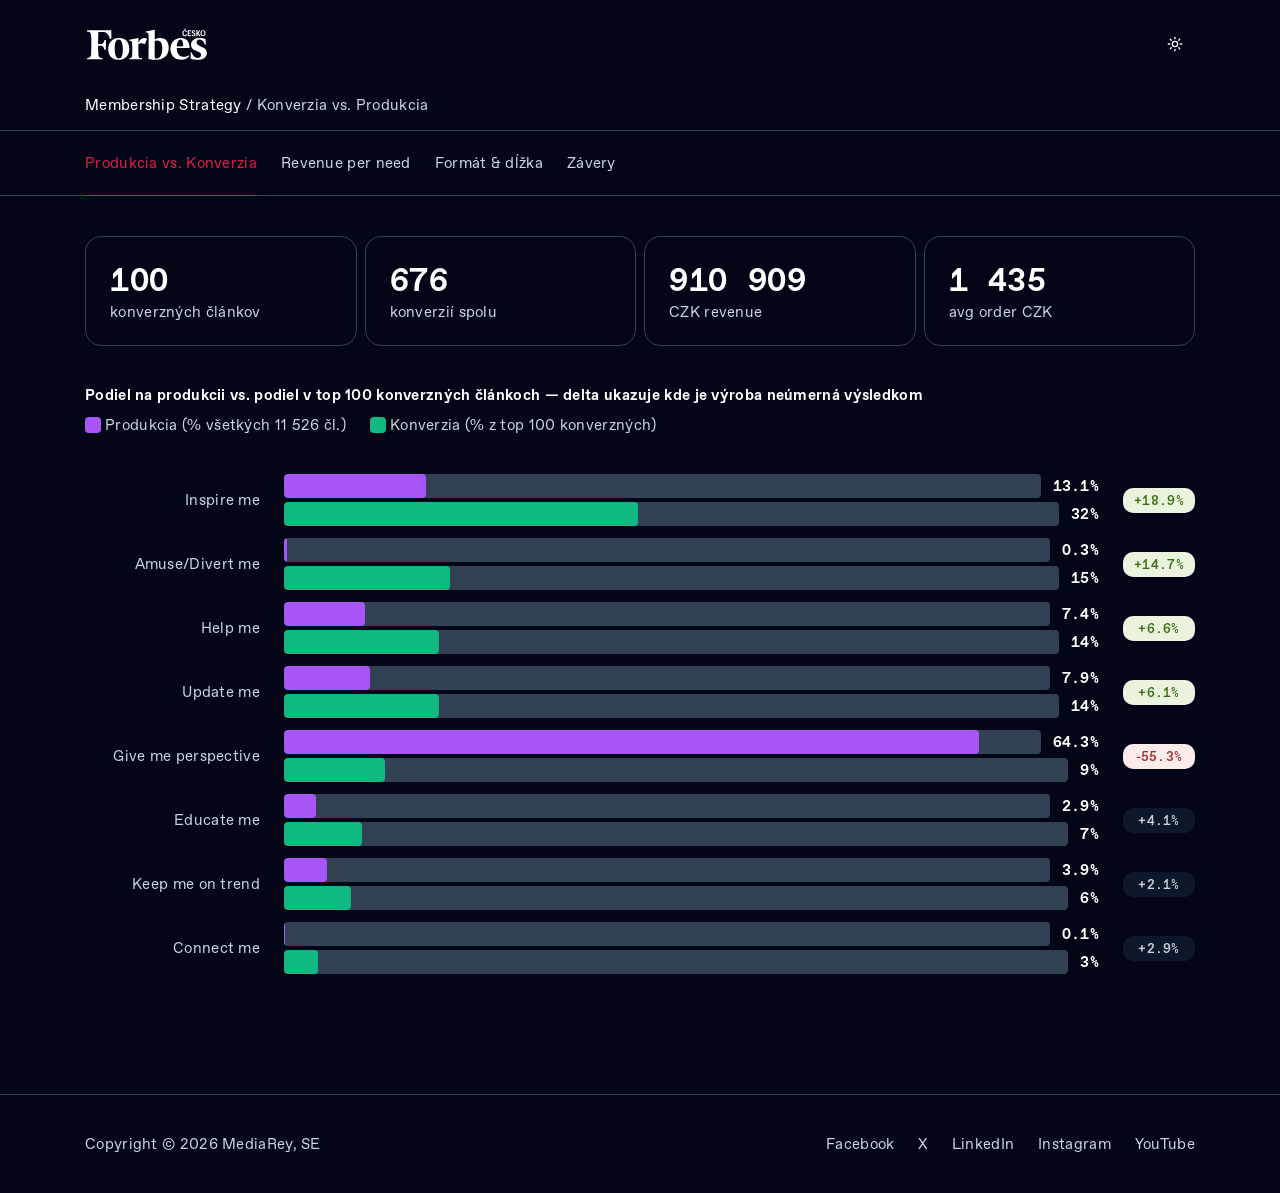
==== forbes_cz_conversion_vs_production.html @ 33308783 "Add hash-based tab navigation to user needs audit and conversion pages" ====
<!DOCTYPE html>
<html lang="sk" data-theme="dark">
<head>
<meta charset="UTF-8">
<meta name="viewport" content="width=device-width, initial-scale=1.0">
<meta name="description" content="Conversion vs. production analysis: comparing 11,526 Forbes.cz articles against top converting content by user need, format, and revenue.">
<link rel="preload" as="font" type="font/woff2" href="fonts/ForbesHighlander-Regular-Web.woff2" crossorigin>
<link rel="preload" as="font" type="font/woff2" href="fonts/FavoritPro-Book.woff2" crossorigin>
<link rel="preload" as="font" type="font/woff2" href="fonts/FavoritPro-Bold.woff2" crossorigin>
<link rel="stylesheet" href="fonts/favorit.css">
<title>Forbes.cz – Konverzia vs. Produkcia</title>
<script>(function(){var saved=localStorage.getItem('theme');document.documentElement.dataset.theme=saved||document.documentElement.dataset.theme||'dark';})();</script>
<style>
@font-face{font-family:'ForbesHighlander';src:url('fonts/ForbesHighlander-Bold-Web.woff2') format('woff2'),url('fonts/ForbesHighlander-Bold-Web.woff') format('woff');font-weight:700;font-style:normal;font-display:swap}
@font-face{font-family:'ForbesHighlander';src:url('fonts/ForbesHighlander-Regular-Web.woff2') format('woff2'),url('fonts/ForbesHighlander-Regular-Web.woff') format('woff');font-weight:400;font-style:normal;font-display:swap}
*{box-sizing:border-box;margin:0;padding:0}
:root{
  --font-sans:-apple-system,BlinkMacSystemFont,'Segoe UI',Helvetica,Arial,sans-serif;
  --color-background-primary:#ffffff;
  --color-background-secondary:#f5f4f0;
  --color-background-tertiary:#eeece6;
  --color-text-primary:#1a1a18;
  --color-text-secondary:#5a5a56;
  --color-text-tertiary:#8a8a84;
  --color-border-tertiary:rgba(0,0,0,0.12);
  --color-border-secondary:rgba(0,0,0,0.22);
  --color-border-primary:rgba(0,0,0,0.35);
  --border-radius-md:8px;
  --border-radius-lg:12px;
}
@media(prefers-color-scheme:dark){
  :root{
    --color-background-primary:#1e1e1c;
    --color-background-secondary:#2a2a28;
    --color-background-tertiary:#242422;
    --color-text-primary:#e8e6de;
    --color-text-secondary:#a0a098;
    --color-text-tertiary:#70706a;
    --color-border-tertiary:rgba(255,255,255,0.10);
    --color-border-secondary:rgba(255,255,255,0.18);
    --color-border-primary:rgba(255,255,255,0.28);
  }
}
body{font-family:var(--font-sans);background:var(--color-background-tertiary);color:var(--color-text-primary);min-height:100vh;font-kerning:normal;font-optical-sizing:auto}
.page-nav{position:fixed;top:0;left:0;right:0;z-index:100;background:var(--color-background-primary);border-bottom:0.5px solid var(--color-border-tertiary);padding:1rem 1.5rem 1.25rem}
.page-nav-inner{max-width:960px;margin:0 auto}
.page-nav-spacer{height:5.5rem}
.nav-title{display:flex;align-items:center;gap:6px;margin-bottom:4px}
.back-btn{display:inline-flex;align-items:center;justify-content:center;color:var(--color-text-tertiary);text-decoration:none;flex-shrink:0;transition:color 150ms cubic-bezier(0.25,1,0.5,1);padding:2px}
.back-btn:hover{color:#BE123C}
.back-btn:focus-visible{outline:2px solid #BE123C;outline-offset:2px;border-radius:2px}
.page-nav h1{font-size:28px;font-weight:400;font-family:'ForbesHighlander',Georgia,serif;text-wrap:balance}
.page-nav p{font-size:13px;color:var(--color-text-tertiary);padding-left:30px}
.wrap{max-width:960px;margin:0 auto;padding:2rem 1.5rem 5rem}
.tabs{display:flex;gap:8px;flex-wrap:wrap;margin-bottom:1.5rem}
.tab-btn{padding:5px 14px;min-height:36px;border-radius:20px;border:0.5px solid var(--color-border-secondary);background:var(--color-background-secondary);color:var(--color-text-secondary);font-size:12px;cursor:pointer;font-family:inherit;transition:all 150ms cubic-bezier(0.25,1,0.5,1)}
.tab-btn.active{background:var(--color-background-primary);color:var(--color-text-primary);border-color:#BE123C;font-weight:500}
.tab-btn:focus-visible{outline:2px solid #BE123C;outline-offset:2px}
.section{margin-bottom:2rem}
.section--major{margin-bottom:3rem}
.section-label{font-size:11px;font-weight:500;text-transform:uppercase;letter-spacing:.06em;color:var(--color-text-tertiary);margin-bottom:.75rem}
.stats-row{display:flex;gap:8px;margin-bottom:1.5rem;flex-wrap:wrap}
.stat-card{flex:1;min-width:90px;max-width:160px;background:var(--color-background-primary);border:0.5px solid var(--color-border-tertiary);border-radius:var(--border-radius-md);padding:8px 12px}
.stat-num{font-size:20px;font-weight:500;color:var(--color-text-primary);font-variant-numeric:tabular-nums}
.stat-lbl{font-size:10px;color:var(--color-text-tertiary);margin-top:2px}
.compare-row{display:flex;align-items:center;gap:8px;margin-bottom:10px}
.need-label{font-size:12px;color:var(--color-text-secondary);width:175px;flex-shrink:0;text-align:right}
.bars-pair{flex:1;display:flex;flex-direction:column;gap:3px}
.bar-pair-row{display:flex;align-items:center;gap:5px}
.bar-track{flex:1;height:17px;background:var(--color-background-secondary);border-radius:3px;overflow:hidden;position:relative}
.bar-fill{height:100%;border-radius:3px;transition:width 400ms cubic-bezier(0.25,1,0.5,1)}
.bar-val{font-size:10px;font-weight:500;white-space:nowrap;flex-shrink:0;min-width:30px;font-variant-numeric:tabular-nums}
.delta-badge{font-size:11px;font-weight:500;padding:2px 8px;border-radius:10px;width:62px;text-align:center;flex-shrink:0;font-variant-numeric:tabular-nums}
.delta-pos{background:#eaf3de;color:#3b6d11}
.delta-neg{background:#fcebeb;color:#a32d2d}
.delta-neu{background:var(--color-background-secondary);color:var(--color-text-secondary)}
.rev-row{display:flex;align-items:center;gap:8px;margin-bottom:8px}
.rev-label{font-size:12px;color:var(--color-text-secondary);width:175px;text-align:right;flex-shrink:0}
.rev-track{flex:1;height:22px;background:var(--color-background-secondary);border-radius:3px;overflow:hidden}
.rev-fill{height:100%;border-radius:3px}
.rev-val{font-size:11px;font-weight:500;white-space:nowrap;flex-shrink:0;min-width:72px;font-variant-numeric:tabular-nums}
.rev-extra{font-size:11px;color:var(--color-text-tertiary);width:110px;flex-shrink:0}
.insight{background:var(--color-background-secondary);border:0.5px solid var(--color-border-secondary);border-radius:var(--border-radius-md);padding:10px 14px;font-size:12px;color:var(--color-text-secondary);line-height:1.6;margin-bottom:8px}
.insight strong{color:var(--color-text-primary)}
.insight.critical{background:rgba(216,90,48,.06);border-color:rgba(216,90,48,.35)}
.insight.good{background:rgba(29,158,117,.06);border-color:rgba(29,158,117,.35)}
.insight.warning{background:rgba(186,117,23,.06);border-color:rgba(186,117,23,.35)}
.fmt-grid{display:grid;grid-template-columns:repeat(4,1fr);gap:8px}
@media(max-width:600px){.fmt-grid{grid-template-columns:repeat(2,1fr)}}
.fmt-card{background:var(--color-background-primary);border:0.5px solid var(--color-border-tertiary);border-radius:var(--border-radius-md);padding:10px 12px}
.fmt-name{font-size:11px;font-weight:500;color:var(--color-text-primary);margin-bottom:4px}
.fmt-n{font-size:22px;font-weight:500;font-variant-numeric:tabular-nums}
.fmt-needs{font-size:10px;color:var(--color-text-secondary);margin-top:6px;line-height:1.4}
.legend-row{display:flex;gap:16px;margin-bottom:1rem;flex-wrap:wrap}
.legend-item{display:flex;align-items:center;gap:5px;font-size:11px;color:var(--color-text-secondary)}
.leg-rect{width:28px;height:8px;border-radius:2px}
.note{font-size:11px;color:var(--color-text-tertiary);margin-top:.75rem;line-height:1.5;padding:8px 12px;background:var(--color-background-secondary);border-radius:var(--border-radius-md)}
[id^="tab-"]{transition:opacity 200ms cubic-bezier(0.25,1,0.5,1)}
@media(prefers-reduced-motion:reduce){
  *,*::before,*::after{transition-duration:.01ms!important;animation-duration:.01ms!important;animation-iteration-count:1!important}
}
@media(prefers-color-scheme:dark){
  .tab-btn.active{border-color:#FB7185}
  .tab-btn:focus-visible{outline-color:#FB7185}
  .back-btn:hover{color:#FB7185}
  .back-btn:focus-visible{outline-color:#FB7185}
}
</style>
<link rel="stylesheet" href="figma-design.css">
<link rel="stylesheet" href="motion.css">
</head>
<body>
<div class="page-nav">
  <div class="page-nav-inner">
    <div class="nav-title" aria-label="Forbes.cz">
      <a class="brand-logo" href="index.html" aria-label="Forbes Česko home"><img src="assets/forbes-cesko-logo.svg" alt="Forbes Česko"></a>
      <button class="theme-btn header-icon" type="button" aria-label="Switch theme">
        <svg class="icon-sun" width="16" height="16" viewBox="0 0 24 24" fill="none" stroke="currentColor" stroke-width="2" stroke-linecap="round" stroke-linejoin="round" aria-hidden="true"><circle cx="12" cy="12" r="4"/><path d="M12 2v2M12 20v2M4.93 4.93l1.41 1.41M17.66 17.66l1.41 1.41M2 12h2M20 12h2M6.34 17.66l-1.41 1.41M19.07 4.93l-1.41 1.41"/></svg>
        <svg class="icon-moon" width="16" height="16" viewBox="0 0 24 24" fill="none" stroke="currentColor" stroke-width="2" stroke-linecap="round" stroke-linejoin="round" aria-hidden="true"><path d="M21 12.79A9 9 0 1 1 11.21 3 7 7 0 0 0 21 12.79z"/></svg>
      </button>
    </div>
    <p class="breadcrumb"><a href="index.html">Membership Strategy</a> / Konverzia vs. Produkcia</p>
  </div>
</div>
<div class="page-nav-spacer"></div>
<div class="wrap">

<div class="tabs">
  <button class="tab-btn active" onclick="showTab('gap')">Produkcia vs. Konverzia</button>
  <button class="tab-btn" onclick="showTab('revenue')">Revenue per need</button>
  <button class="tab-btn" onclick="showTab('format')">Formát & dĺžka</button>
  <button class="tab-btn" onclick="showTab('insights')">Závery</button>
</div>

<!-- TAB: GAP -->
<div id="tab-gap">
<div class="stats-row">
  <div class="stat-card"><div class="stat-num">100</div><div class="stat-lbl">konverzných článkov</div></div>
  <div class="stat-card"><div class="stat-num">676</div><div class="stat-lbl">konverzií spolu</div></div>
  <div class="stat-card"><div class="stat-num">910 909</div><div class="stat-lbl">CZK revenue</div></div>
  <div class="stat-card"><div class="stat-num">1 435</div><div class="stat-lbl">avg order CZK</div></div>
</div>
<div class="section">
  <div class="section-label">Podiel na produkcii vs. podiel v top 100 konverzných článkoch — delta ukazuje kde je výroba neúmerná výsledkom</div>
  <div class="legend-row">
    <div class="legend-item"><div class="leg-rect" style="background:#a855f7"></div>Produkcia (% všetkých 11 526 čl.)</div>
    <div class="legend-item"><div class="leg-rect" style="background:#10b981"></div>Konverzia (% z top 100 konverzných)</div>
  </div>
  <div id="compare-bars"></div>
</div>
</div>

<!-- TAB: REVENUE -->
<div id="tab-revenue" style="display:none">
<div class="section">
  <div class="section-label">Celkový revenue per user need (top 100 konverzných článkov)</div>
  <div id="rev-bars"></div>
</div>
<div class="section">
  <div class="section-label">Revenue na článok — ktorá kategória prináša najviac na jeden článok</div>
  <div id="rev-per-article"></div>
</div>
</div>

<!-- TAB: FORMAT -->
<div id="tab-format" style="display:none">
<div class="section">
  <div class="section-label">Formáty v konverzných článkoch (n=100)</div>
  <div class="fmt-grid" id="fmt-cards"></div>
</div>
<div class="section" style="margin-top:1.5rem">
  <div class="section-label">Priemerná dĺžka článku per user need (slová)</div>
  <div id="wordcount-bars"></div>
</div>
<div class="note">Priemerný konverzný článok má 876 slov a 5 minút čítania. Teasery (&lt;300 slov) tvoria 40–60% konverzných článkov v každej kategórii — paywall hit pri teaser generuje vyšší záujem prejsť cez bránu.</div>
</div>

<!-- TAB: INSIGHTS -->
<div id="tab-insights" style="display:none">
<div class="section">
  <div class="section-label">Kľúčové zistenia z porovnania produkcia vs. konverzia</div>
  <div class="insight critical">
    <strong>Give me perspective: masívna overproduction, minimálna konverzia.</strong> Tvorí 64% celej produkcie ale len 9% konverzných článkov a 6% revenue. Na každý konverzný článok v tejto kategórii pripadá ~7× viac produkcie ako zodpovedá výkonu. Toto je najväčší štrukturálny problém obsahu.
  </div>
  <div class="insight good">
    <strong>Inspire me je motor konverzií.</strong> 13% produkcie → 32% konverzných článkov → 36% revenue. Revenue per článok: 10 195 CZK — najvyšší zo všetkých kategórií. Profily podnikateľov a príbehy "od nuly" sú jasný subscription driver. Redakcia by mala zvýšiť produkciu aspoň 2×.
  </div>
  <div class="insight critical">
    <strong>Help me je systematicky podreprezentovaný pri vysokom konverznom potenciáli.</strong> 7.4% produkcie → 14% konverzných článkov → 14.4% revenue. Konverzný potenciál je takmer 2× vyšší ako produkčný podiel. Revenue per článok (9 360 CZK) porovnateľný s Inspire me. Praktické návody — financie, kariéra, podnikanie — jednoznačne konvertujú.
  </div>
  <div class="insight warning">
    <strong>Amuse/Divert me — prekvapivý konvertor.</strong> Len 0.3% produkcie ale 15% konverzných článkov a 13.7% revenue. Najvyšší avg order: 1 659 CZK. Signál že ľahší entertaining obsah s premium gatingom konvertuje inak ako predpokladáme. Treba overiť na väčšej vzorke.
  </div>
  <div class="insight good">
    <strong>Formát: Feature/Reportáž (30) a Profil (16) dominujú — nie krátke správy.</strong> Teasery (&lt;300 slov) konvertujú prekvapivo dobre — 40–60% konverzných článkov v každej kategórii. Paywall hit pri teaser = vyšší záujem prejsť cez bránu.
  </div>
  <div class="insight warning">
    <strong>Connect me: extrémne revenue per článok (24 421 CZK) — ale len 3 články.</strong> Forbes 30 pod 30 a eventy generujú obrovský revenue na článok. Nie sú škálovateľné, ale konverzná hodnota je neporovnateľná. Každý takýto obsah musí byť za paywallom.
  </div>
  <div class="insight">
    <strong>Update me konvertuje lepšie ako čakáme (14% konv. čl., 10.4% revenue).</strong> Breaking news má konverzný potenciál — ale priemerný order je nižší (1 531 CZK) a revenue per článok najnižší (6 780 CZK). Funguje ako vstupný bod, nie retention driver.
  </div>
</div>
</div>

</div>

<footer class="dashboard-footer">
  <span>Copyright &copy; 2026 MediaRey, SE</span>
  <nav aria-label="Social links">
    <a href="#">Facebook</a>
    <a href="#">X</a>
    <a href="#">LinkedIn</a>
    <a href="#">Instagram</a>
    <a href="#">YouTube</a>
  </nav>
</footer>

<script>
const needs=[
  {label:'Inspire me',         prod:13.1,conv:32.0,color:'#10b981'},
  {label:'Amuse/Divert me',    prod:0.3, conv:15.0,color:'#f59e0b'},
  {label:'Help me',            prod:7.4, conv:14.0,color:'#f43f5e'},
  {label:'Update me',          prod:7.9, conv:14.0,color:'#3b82f6'},
  {label:'Give me perspective',prod:64.3,conv:9.0, color:'#a855f7'},
  {label:'Educate me',         prod:2.9, conv:7.0, color:'#ec4899'},
  {label:'Keep me on trend',   prod:3.9, conv:6.0, color:'#64748b'},
  {label:'Connect me',         prod:0.1, conv:3.0, color:'#14b8a6'},
];
const revData=[
  {label:'Inspire me',         total:326260,per:10195,conv:8.0, color:'#10b981'},
  {label:'Help me',            total:131041,per:9360, conv:8.0, color:'#f43f5e'},
  {label:'Amuse/Divert me',    total:125011,per:8334, conv:6.0, color:'#f59e0b'},
  {label:'Update me',          total:94922, per:6780, conv:5.0, color:'#3b82f6'},
  {label:'Connect me',         total:73265, per:24421,conv:13.0,color:'#14b8a6'},
  {label:'Educate me',         total:64006, per:9143, conv:7.0, color:'#ec4899'},
  {label:'Give me perspective',total:55148, per:6127, conv:5.0, color:'#a855f7'},
  {label:'Keep me on trend',   total:41254, per:6875, conv:4.0, color:'#64748b'},
];
const fmtData=[
  {name:'Feature/Reportáž',n:30,needs:'Inspire me, Help me, Amuse',color:'#10b981'},
  {name:'Rozhovor',         n:19,needs:'Inspire me, Give me perspective',color:'#a855f7'},
  {name:'Profil',           n:16,needs:'Inspire me (100%)',color:'#10b981'},
  {name:'How-to/Návod',     n:12,needs:'Help me, Educate me, Amuse',color:'#f43f5e'},
  {name:'Správa/Novinka',   n:9, needs:'Update me (100%)',color:'#3b82f6'},
  {name:'Zoznam/List',      n:6, needs:'Rôzne',color:'#64748b'},
  {name:'Investigácia',     n:4, needs:'Give me perspective',color:'#a855f7'},
  {name:'Event/Výber',      n:4, needs:'Connect me, Amuse',color:'#14b8a6'},
];
const wcData=[
  {label:'Connect me',         words:2598,color:'#14b8a6'},
  {label:'Give me perspective',words:1127,color:'#a855f7'},
  {label:'Educate me',         words:1055,color:'#ec4899'},
  {label:'Amuse/Divert me',    words:994, color:'#f59e0b'},
  {label:'Inspire me',         words:950, color:'#10b981'},
  {label:'Keep me on trend',   words:881, color:'#64748b'},
  {label:'Help me',            words:688, color:'#f43f5e'},
  {label:'Update me',          words:674, color:'#3b82f6'},
];

// Compare bars
const cb=document.getElementById('compare-bars');
needs.forEach(n=>{
  const delta=n.conv-n.prod;
  const dSign=delta>0?'+':'';
  const dCls=delta>5?'delta-pos':delta<-5?'delta-neg':'delta-neu';
  const maxScale=70;
  cb.innerHTML+=`<div class="compare-row">
    <div class="need-label">${n.label}</div>
    <div class="bars-pair">
      <div class="bar-pair-row">
        <div class="bar-track"><div class="bar-fill" style="width:${Math.min(n.prod,maxScale)/maxScale*100}%;background:#a855f7"></div></div>
        <span class="bar-val" style="color:#a855f7">${n.prod}%</span>
      </div>
      <div class="bar-pair-row">
        <div class="bar-track"><div class="bar-fill" style="width:${Math.min(n.conv,maxScale)/maxScale*100}%;background:#10b981"></div></div>
        <span class="bar-val" style="color:#10b981">${n.conv}%</span>
      </div>
    </div>
    <div class="delta-badge ${dCls}">${dSign}${delta.toFixed(1)}%</div>
  </div>`;
});

// Revenue total
const maxRev=326260;
const rb=document.getElementById('rev-bars');
[...revData].sort((a,b)=>b.total-a.total).forEach(n=>{
  rb.innerHTML+=`<div class="rev-row">
    <div class="rev-label">${n.label}</div>
    <div class="rev-track"><div class="rev-fill" style="width:${n.total/maxRev*100}%;background:${n.color}"></div></div>
    <span class="rev-val" style="color:${n.color}">${(n.total/1000).toFixed(0)}k CZK</span>
    <div class="rev-extra">${n.per.toLocaleString()} CZK/čl.</div>
  </div>`;
});

// Revenue per article
const maxPer=24421;
const rpa=document.getElementById('rev-per-article');
[...revData].sort((a,b)=>b.per-a.per).forEach(n=>{
  rpa.innerHTML+=`<div class="rev-row">
    <div class="rev-label">${n.label}</div>
    <div class="rev-track"><div class="rev-fill" style="width:${n.per/maxPer*100}%;background:${n.color}"></div></div>
    <span class="rev-val" style="color:${n.color}">${n.per.toLocaleString()} CZK</span>
    <div class="rev-extra">${n.conv} konv./čl.</div>
  </div>`;
});

// Format cards
const fc=document.getElementById('fmt-cards');
fmtData.forEach(f=>{
  fc.innerHTML+=`<div class="fmt-card">
    <div class="fmt-name">${f.name}</div>
    <div class="fmt-n" style="color:${f.color}">${f.n}</div>
    <div style="font-size:10px;color:var(--color-text-tertiary);margin-top:2px">článkov</div>
    <div class="fmt-needs">${f.needs}</div>
  </div>`;
});

// Wordcount
const maxWc=2598;
const wcEl=document.getElementById('wordcount-bars');
wcData.forEach(n=>{
  wcEl.innerHTML+=`<div class="rev-row">
    <div class="rev-label">${n.label}</div>
    <div class="rev-track"><div class="rev-fill" style="width:${n.words/maxWc*100}%;background:${n.color}"></div></div>
    <span class="rev-val" style="color:${n.color}">${n.words.toLocaleString()} slov</span>
    <div class="rev-extra"></div>
  </div>`;
});

var _curTab=null;
function showTab(t,skipHash){
  var ids=['gap','revenue','format','insights'];
  if(!ids.includes(t))t='gap';
  if(_curTab===t)return;
  if(!skipHash)history.replaceState(null,'','#'+t);
  if(window.switchDashboardTab){
    _curTab=window.switchDashboardTab({current:_curTab,next:t,ids:ids});
    return;
  }
  var noAnim=window.matchMedia('(prefers-reduced-motion:reduce)').matches;
  if(noAnim){
    ids.forEach(function(id){document.getElementById('tab-'+id).style.display=id===t?'block':'none';});
    _curTab=t;
  }else{
    var out=document.getElementById('tab-'+_curTab);
    var inEl=document.getElementById('tab-'+t);
    out.style.opacity='0';
    setTimeout(function(){
      out.style.display='none';
      out.style.opacity='';
      inEl.style.opacity='0';
      inEl.style.display='block';
      requestAnimationFrame(function(){requestAnimationFrame(function(){inEl.style.opacity='1';});});
      _curTab=t;
    },150);
  }
  document.querySelectorAll('.tab-btn').forEach(function(b,i){b.classList.toggle('active',ids[i]===t);});
}
(function(){
  var ids=['gap','revenue','format','insights'];
  var hash=location.hash.replace('#','');
  showTab(ids.includes(hash)?hash:'gap',true);
  window.addEventListener('hashchange',function(){
    var h=location.hash.replace('#','');
    showTab(ids.includes(h)?h:'gap',true);
  });
})();
</script>
<script>
(function(){
  var nav=document.querySelector('.page-nav');
  var spacer=document.querySelector('.page-nav-spacer');
  function sync(){spacer.style.height=nav.offsetHeight+'px';}
  sync();
  window.addEventListener('resize',sync);
  document.fonts.ready.then(sync);
})();
</script>
<script src="theme.js"></script>
</body>
</html>
---- fonts/favorit.css ----
@font-face{font-family:'Favorit Pro';src:url('FavoritPro-Book.woff2') format('woff2');font-weight:400;font-style:normal;font-display:swap}
@font-face{font-family:'Favorit Pro';src:url('FavoritPro-Regular.woff2') format('woff2');font-weight:450;font-style:normal;font-display:swap}
@font-face{font-family:'Favorit Pro';src:url('FavoritPro-Medium.woff2') format('woff2');font-weight:500;font-style:normal;font-display:swap}
@font-face{font-family:'Favorit Pro';src:url('FavoritPro-Bold.woff2') format('woff2');font-weight:700;font-style:normal;font-display:swap}
---- figma-design.css ----
@font-face{font-family:'ForbesHighlander';src:url('fonts/ForbesHighlander-Regular-Web.woff2') format('woff2'),url('fonts/ForbesHighlander-Regular-Web.woff') format('woff');font-weight:400;font-style:normal;font-display:swap}
@font-face{font-family:'Favorit Pro';src:url('fonts/FavoritPro-Book.woff2') format('woff2');font-weight:400;font-style:normal;font-display:swap}
@font-face{font-family:'Favorit Pro';src:url('fonts/FavoritPro-Regular.woff2') format('woff2');font-weight:450;font-style:normal;font-display:swap}
@font-face{font-family:'Favorit Pro';src:url('fonts/FavoritPro-Medium.woff2') format('woff2');font-weight:500;font-style:normal;font-display:swap}
@font-face{font-family:'Favorit Pro';src:url('fonts/FavoritPro-Bold.woff2') format('woff2');font-weight:700;font-style:normal;font-display:swap}

:root{
  --figma-bg:#020617;
  --figma-surface:#020617;
  --figma-text:#ffffff;
  --figma-muted:#cbd5e1;
  --figma-border:#334155;
  --figma-rose:#e11d48;
  --figma-track:#334155;
  --figma-sans:'Favorit Pro',-apple-system,BlinkMacSystemFont,'Segoe UI',Helvetica,Arial,sans-serif;
  --figma-serif:'ForbesHighlander','Forbes Highlander Web',Georgia,serif;
}
[data-theme="light"]{
  --figma-bg:#ffffff;
  --figma-surface:#ffffff;
  --figma-text:#020617;
  --figma-muted:#475569;
  --figma-border:#e2e8f0;
  --figma-track:#e2e8f0;
  --color-background-primary:#ffffff;
  --color-background-secondary:#f8fafc;
  --color-background-tertiary:#ffffff;
  --color-text-primary:#020617;
  --color-text-secondary:#475569;
  --color-text-tertiary:#64748b;
  --color-border-tertiary:#e2e8f0;
  --color-border-secondary:#cbd5e1;
  --bg1:#ffffff;
  --bg2:#f8fafc;
  --bg3:#ffffff;
  --t1:#020617;
  --t2:#475569;
  --t3:#64748b;
  --b1:#e2e8f0;
  --b2:#cbd5e1;
}
[data-theme="dark"]{
  --figma-bg:#020617;
  --figma-surface:#020617;
  --figma-text:#ffffff;
  --figma-muted:#cbd5e1;
  --figma-border:#334155;
  --figma-track:#334155;
  --color-background-primary:#020617;
  --color-background-secondary:#0f172a;
  --color-background-tertiary:#020617;
  --color-text-primary:#ffffff;
  --color-text-secondary:#cbd5e1;
  --color-text-tertiary:#94a3b8;
  --color-border-tertiary:#334155;
  --color-border-secondary:#475569;
  --bg1:#020617;
  --bg2:#0f172a;
  --bg3:#020617;
  --t1:#ffffff;
  --t2:#cbd5e1;
  --t3:#94a3b8;
  --b1:#334155;
  --b2:#475569;
}

html{background:#1f1f1f}
body{
  background:var(--figma-bg)!important;
  color:var(--figma-text)!important;
  font-family:var(--figma-sans)!important;
  font-size:15px!important;
  line-height:1.2!important;
  letter-spacing:.3px;
  min-height:100vh;
  display:flex;
  flex-direction:column;
  -webkit-font-smoothing:antialiased;
}
.wrap,.main{flex:1 0 auto}
.dashboard-footer{flex-shrink:0}

.page-nav,.header{
  position:static!important;
  inset:auto!important;
  z-index:auto!important;
  background:var(--figma-bg)!important;
  border-bottom:1px solid var(--figma-border)!important;
  padding:0!important;
}
.page-nav-inner,.header-inner{
  width:100%;
  max-width:1200px!important;
  margin:0 auto!important;
  padding:24px 45px 16px!important;
}
.nav-title{
  min-height:40px;
  display:flex!important;
  align-items:center!important;
  justify-content:space-between!important;
  gap:24px!important;
  margin:0 0 32px!important;
}
.brand-logo{
  color:var(--figma-text);
  display:inline-flex;
  align-items:center;
  width:123px;
  height:32px;
  text-decoration:none;
}
.brand-logo img{
  display:block;
  width:123px;
  height:32px;
  object-fit:contain;
}
[data-theme="light"] .brand-logo img{filter:none}
[data-theme="dark"] .brand-logo img{filter:brightness(0) invert(1)}
.wordmark{
  display:block;
  font-family:Georgia,serif;
  font-weight:700;
  font-size:34px;
  line-height:32px;
  letter-spacing:-2px;
  color:var(--figma-text);
}
.header-icon,.theme-btn{
  display:inline-flex;
  align-items:center;
  justify-content:center;
  width:40px!important;
  height:40px!important;
  padding:0!important;
  color:var(--figma-text)!important;
  border-radius:8px!important;
  border:0;
  background:transparent;
  cursor:pointer;
}
.header-icon svg,.theme-btn svg{
  width:16px;
  height:16px;
  stroke-width:2;
}
.header-icon:hover,.theme-btn:hover{background:rgba(148,163,184,.12)!important;color:var(--figma-text)!important}
.icon-moon{display:none}
[data-theme="light"] .icon-moon{display:block}
[data-theme="light"] .icon-sun{display:none}
[data-theme="dark"] .icon-moon{display:none}
[data-theme="dark"] .icon-sun{display:block}
.breadcrumb a{
  color:var(--figma-text);
  text-decoration:none;
}
.breadcrumb a:hover{text-decoration:underline}
.page-nav h1,.header h1{
  font-family:var(--figma-sans)!important;
  font-size:15px!important;
  font-weight:400!important;
  line-height:1.2!important;
  color:var(--figma-muted)!important;
  order:2;
  margin-right:auto;
}
.page-nav p,.header p{
  padding-left:0!important;
  margin:0!important;
  font-size:15px!important;
  line-height:1.2!important;
  color:var(--figma-muted)!important;
}
.page-nav-spacer,.header-spacer{display:none!important;height:0!important}

.wrap,.main{
  width:100%!important;
  max-width:1200px!important;
  margin:0 auto!important;
  padding:0 45px 80px!important;
}
.tabs{
  position:sticky;
  top:0;
  z-index:10;
  display:flex!important;
  gap:24px!important;
  flex-wrap:nowrap!important;
  min-height:64px;
  align-items:center;
  width:100vw;
  margin:0 calc(50% - 50vw) 40px!important;
  padding:0 max(45px,calc((100vw - 1110px)/2))!important;
  background:var(--figma-bg)!important;
  border-bottom:1px solid var(--figma-border)!important;
  --tab-indicator-x:0px;
  --tab-indicator-w:0px;
}
.tabs::after{
  content:'';
  position:absolute;
  left:0;
  bottom:-1px;
  width:var(--tab-indicator-w);
  height:1px;
  background:var(--figma-rose);
  transform:translateX(var(--tab-indicator-x));
  transition:transform 180ms cubic-bezier(.2,.8,.2,1),width 180ms cubic-bezier(.2,.8,.2,1);
  pointer-events:none;
}
.tab-btn{
  position:relative;
  height:64px!important;
  min-height:64px!important;
  padding:0!important;
  border:0!important;
  border-radius:0!important;
  background:transparent!important;
  color:var(--figma-muted)!important;
  font-family:var(--figma-sans)!important;
  font-size:15px!important;
  font-weight:400!important;
  line-height:1.2!important;
  letter-spacing:.3px;
}
.tab-btn::after{
  display:none;
}
.tab-btn.active{
  color:var(--figma-rose)!important;
  font-weight:400!important;
}
.tab-btn:hover{color:var(--figma-text)!important}
.tab-btn:focus-visible{outline:2px solid var(--figma-rose)!important;outline-offset:-8px!important}

.stats-row{
  display:grid!important;
  grid-template-columns:repeat(4,minmax(0,1fr))!important;
  gap:8px!important;
  margin:0 0 40px!important;
}
.stat-card,.stat,.fmt-card,.need-card,.funnel-card,.insight,.note{
  background:var(--figma-surface)!important;
  border:1px solid var(--figma-border)!important;
  border-radius:16px!important;
  box-shadow:none!important;
}
.stat-card,.stat{
  max-width:none!important;
  min-width:0!important;
  padding:24px!important;
}
.stat-num,.fmt-n,.funnel-rev{
  color:var(--figma-text)!important;
  font-family:var(--figma-sans)!important;
  font-size:32px!important;
  font-weight:700!important;
  line-height:1.2!important;
  letter-spacing:.64px!important;
  font-variant-numeric:tabular-nums;
}
.stat-lbl{
  margin-top:4px!important;
  color:var(--figma-muted)!important;
  font-size:15px!important;
  line-height:1.2!important;
}
.section{margin-bottom:40px!important}
.section+.section{padding-top:40px;border-top:1px solid var(--figma-border)}
.section-label,.section-lbl{
  margin-bottom:12px!important;
  color:var(--figma-text)!important;
  font-size:15px!important;
  font-weight:700!important;
  line-height:1.2!important;
  letter-spacing:.3px!important;
  text-transform:none!important;
}
.legend-row{
  gap:24px!important;
  margin:0 0 40px!important;
}
.legend-item{
  gap:4px!important;
  color:var(--figma-muted)!important;
  font-size:15px!important;
  line-height:1.2!important;
}
.leg-dot{
  width:16px!important;
  height:16px!important;
  border-radius:4px!important;
}
.leg-rect{
  width:16px!important;
  height:16px!important;
  border-radius:4px!important;
}

.bar-row,.rev-row{
  display:grid!important;
  grid-template-columns:145px minmax(120px,1fr) 64px 96px!important;
  gap:24px!important;
  align-items:center!important;
  margin-bottom:8px!important;
}
.compare-row{
  display:grid!important;
  grid-template-columns:175px minmax(120px,1fr) 72px!important;
  gap:24px!important;
  align-items:center!important;
  margin-bottom:12px!important;
}
.bar-label,.rev-label,.need-label{
  width:auto!important;
  color:var(--figma-muted)!important;
  font-size:15px!important;
  text-align:right!important;
}
.bar-track,.rev-track{
  height:24px!important;
  background:var(--figma-track)!important;
  border-radius:4px!important;
}
.bar-fill,.rev-fill{border-radius:4px!important}
.bar-val,.rev-val{
  min-width:0!important;
  width:auto!important;
  color:var(--figma-text)!important;
  font-size:15px!important;
  font-weight:700!important;
  text-align:right;
}
.bar-extra,.rev-extra{
  width:auto!important;
  color:var(--figma-muted)!important;
  font-size:15px!important;
  text-align:right;
  white-space:nowrap;
}
.bars-pair{gap:4px!important}
.bar-pair-row{gap:12px!important}
.delta-badge{
  width:auto!important;
  border-radius:10px!important;
  font-size:13px!important;
  padding:5px 8px!important;
}
.grid-2{grid-template-columns:1fr!important;gap:40px!important}
.insight,.note{
  padding:16px 18px!important;
  color:var(--figma-muted)!important;
  font-size:15px!important;
  line-height:1.45!important;
  margin-bottom:12px!important;
}
.insight strong{color:var(--figma-text)!important}
.decile-table,.matrix-tbl,table{font-size:13px!important}
th{
  color:#94a3b8!important;
  border-color:var(--figma-border)!important;
  background:transparent!important;
}
td{
  color:var(--figma-muted)!important;
  border-color:var(--figma-border)!important;
}
tr:hover td{background:rgba(255,255,255,.04)!important}
.title-link,.rank,.rev-cell,.conv-cell,.need-name,.funnel-need,.fmt-name{color:var(--figma-text)!important}
.need-card.selected{border-color:var(--figma-text)!important}
.need-pitch{border-color:var(--figma-border)!important;color:var(--figma-muted)!important}
.filter-row span,.meta,.fmt-needs,.need-sections,.funnel-strategy{color:var(--figma-muted)!important}
.f-btn{
  border-color:var(--figma-border)!important;
  color:var(--figma-muted)!important;
  background:transparent!important;
}
.f-btn.on{background:#fff!important;color:#020617!important;border-color:#fff!important}

.top100-page .main{
  padding-bottom:120px!important;
}
.top100-page .stats-row{
  grid-template-columns:repeat(5,minmax(0,1fr))!important;
  gap:8px!important;
  margin-bottom:40px!important;
}
.top100-page .stat{
  padding:24px!important;
  min-height:110px;
}
.top100-page .stat-num{
  font-size:32px!important;
  letter-spacing:.28px!important;
  white-space:nowrap;
}
.top100-page .stat-lbl{
  font-size:15px!important;
  color:var(--figma-muted)!important;
}
.top100-page .needs-grid{
  grid-template-columns:repeat(2,minmax(0,1fr))!important;
  gap:12px!important;
  margin-bottom:0!important;
}
.top100-page .need-card,
.top100-page .funnel-card{
  position:relative;
  padding:18px!important;
  min-height:0;
  overflow:hidden;
}
.top100-page .need-card{
  cursor:pointer;
}
.top100-page .need-card::before,
.top100-page .funnel-card::before{
  content:'';
  position:absolute;
  inset:0;
  background:linear-gradient(180deg,rgba(148,163,184,.08),rgba(148,163,184,0));
  opacity:0;
  transition:opacity 150ms cubic-bezier(.2,.8,.2,1);
  pointer-events:none;
}
.top100-page .need-card:hover::before,
.top100-page .funnel-card:hover::before,
.top100-page .need-card.selected::before{opacity:1}
.top100-page .need-card:hover{
  border-color:var(--figma-muted)!important;
}
.top100-page .need-card.selected{
  border-color:var(--figma-rose)!important;
}
.top100-page .need-card-header{
  gap:10px!important;
  margin-bottom:14px!important;
}
.need-marker{
  display:inline-block;
  width:10px;
  height:10px;
  border-radius:2px;
  flex:0 0 auto;
}
.top100-page .need-name,
.top100-page .funnel-need{
  font-size:15px!important;
  font-weight:700!important;
  letter-spacing:.1px;
}
.top100-page .need-tier,
.top100-page .funnel-tier{
  border:1px solid rgba(2,6,23,.08);
  border-radius:999px!important;
  padding:3px 8px!important;
  font-size:10px!important;
  line-height:1.1;
  white-space:nowrap;
}
.top100-page .need-stats{
  display:grid!important;
  grid-template-columns:repeat(4,minmax(0,1fr));
  gap:10px!important;
}
.top100-page .need-stat{
  color:var(--figma-muted)!important;
  font-size:11px!important;
  line-height:1.2!important;
}
.top100-page .need-stat strong{
  color:var(--figma-text)!important;
  font-size:16px!important;
  font-weight:700!important;
  line-height:1.1!important;
}
.top100-page .need-bar{
  height:3px!important;
  margin-top:16px!important;
  background:var(--figma-track)!important;
}
.top100-page .need-pitch{
  margin-top:12px!important;
  padding-top:12px!important;
  font-size:12px!important;
  line-height:1.45!important;
}
.top100-page .need-sections{
  margin-top:8px!important;
  font-size:11px!important;
  line-height:1.35!important;
}
.top100-page .filter-row{
  gap:8px!important;
  margin-bottom:12px!important;
}
.top100-page .filter-row span{
  width:58px;
  font-size:12px!important;
  line-height:28px;
}
.top100-page .f-btn{
  min-height:28px;
  border-radius:999px!important;
  padding:5px 10px!important;
  font-size:12px!important;
}
.top100-page .f-btn:hover{
  color:var(--figma-text)!important;
  border-color:var(--figma-muted)!important;
}
[data-theme="light"] .top100-page .f-btn.on{
  background:#020617!important;
  color:#ffffff!important;
  border-color:#020617!important;
}
[data-theme="dark"] .top100-page .f-btn.on{
  background:#ffffff!important;
  color:#020617!important;
  border-color:#ffffff!important;
}
.top100-page #tbl-count{
  color:var(--figma-muted)!important;
  font-size:13px!important;
  margin:8px 0 12px!important;
}
.top100-page .tbl-wrap,
.top100-page .matrix-wrap{
  border:1px solid var(--figma-border);
  border-radius:16px;
  overflow:auto;
}
.top100-page table{
  min-width:1040px;
}
.top100-page th{
  position:sticky;
  top:0;
  z-index:1;
  padding:12px 12px!important;
  background:var(--figma-bg)!important;
  font-size:11px!important;
  text-transform:uppercase;
  letter-spacing:.06em;
}
.top100-page td{
  padding:12px!important;
  font-size:13px!important;
}
.top100-page .title-cell{
  max-width:360px!important;
}
.top100-page .title-link{
  font-size:14px!important;
  line-height:1.35!important;
}
.top100-page .meta{
  margin-top:4px!important;
  font-size:11px!important;
}
.top100-page .need-pill,
.top100-page .badge{
  border-radius:999px!important;
  padding:4px 8px!important;
  font-size:11px!important;
  line-height:1!important;
}
.top100-page .rev-cell{
  min-width:126px;
}
.top100-page .mini-bar{
  height:3px!important;
  margin-top:7px!important;
  background:var(--figma-track)!important;
}
.top100-page .matrix-tbl{
  min-width:980px;
}
.top100-page .matrix-tbl th,
.top100-page .matrix-tbl td{
  padding:11px 10px!important;
}
.top100-page .matrix-tbl th{
  white-space:nowrap;
  text-align:center!important;
  position:static!important;
}
.top100-page .matrix-tbl tr:first-child th,
.top100-page .matrix-tbl tr:first-child td{border-top:none!important}
.top100-page .matrix-tbl tr:last-child th,
.top100-page .matrix-tbl tr:last-child td{border-bottom:none!important}
.top100-page .matrix-tbl th:first-child,
.top100-page .matrix-tbl td:first-child{border-left:none!important}
.top100-page .matrix-tbl th:last-child,
.top100-page .matrix-tbl td:last-child{border-right:none!important}
.top100-page .matrix-tbl .row-header{
  display:flex;
  align-items:center;
  gap:8px;
  min-width:190px;
  border:none!important;
}
.top100-page .cell-val{
  width:34px!important;
  height:28px!important;
  border-radius:4px!important;
}
.top100-page .funnel-grid{
  grid-template-columns:repeat(2,minmax(0,1fr))!important;
  gap:12px!important;
}
.top100-page .funnel-need{
  display:flex;
  align-items:center;
  gap:8px;
  margin-bottom:10px!important;
}
.top100-page .funnel-rev{
  margin:12px 0 8px!important;
  font-size:28px!important;
}
.top100-page .funnel-strategy{
  font-size:13px!important;
  line-height:1.45!important;
}

.dashboard-footer{
  width:100%;
  max-width:none;
  margin:0 auto;
  padding:40px max(45px,calc((100vw - 1110px)/2));
  border-top:1px solid var(--figma-border);
  display:flex;
  align-items:center;
  justify-content:space-between;
  gap:24px;
  flex-wrap:wrap;
}
.dashboard-footer,.dashboard-footer a{
  color:var(--figma-muted);
  font-size:15px;
  text-decoration:none;
}
.dashboard-footer nav{display:flex;gap:24px;flex-wrap:wrap}
.dashboard-footer a:hover{color:var(--figma-text)}

@media(max-width:800px){
  .page-nav-inner,.header-inner,.wrap,.main{padding-left:20px!important;padding-right:20px!important}
  .tabs{padding-left:20px!important;padding-right:20px!important;overflow-x:auto}
  .stats-row{grid-template-columns:1fr 1fr!important}
  .top100-page .stats-row,
  .top100-page .needs-grid,
  .top100-page .funnel-grid{grid-template-columns:1fr!important}
  .bar-row,.rev-row{grid-template-columns:1fr!important;gap:6px!important}
  .compare-row{grid-template-columns:1fr!important;gap:8px!important}
  .bar-label,.rev-label,.need-label,.bar-val,.rev-val,.bar-extra,.rev-extra{text-align:left!important}
  .dashboard-footer{padding:32px 20px}
}

@media(max-width:520px){
  .stats-row{grid-template-columns:1fr!important}
  .brand-logo,.brand-logo img{width:112px;height:auto}
}
---- motion.css ----
@view-transition{navigation:auto}

.site-header,.page-nav,.header{
  view-transition-name:app-header;
}
.footer,.dashboard-footer{
  view-transition-name:app-footer;
}
.page-main,.wrap,.main{
  view-transition-name:app-content;
  animation:content-enter 220ms cubic-bezier(.2,.8,.2,1) both;
}

body.is-route-loading .page-main,
body.is-route-loading .wrap,
body.is-route-loading .main{
  opacity:.35;
  transform:translateY(4px);
  pointer-events:none;
  transition:opacity 160ms cubic-bezier(.2,.8,.2,1),transform 160ms cubic-bezier(.2,.8,.2,1);
}

[id^="tab-"]{
  transition:opacity 180ms cubic-bezier(.2,.8,.2,1),transform 180ms cubic-bezier(.2,.8,.2,1);
}
.tab-panel-leave,
.tab-panel-enter{
  opacity:0!important;
  transform:translateY(4px);
  pointer-events:none;
}
.tab-panel-active{
  opacity:1!important;
  transform:translateY(0);
}

.card-item,
.stat-card,.stat,
.section,
.fmt-card,.need-card,.funnel-card,
.insight,.note{
  animation:item-enter 260ms cubic-bezier(.2,.8,.2,1) both;
}
.card-item:nth-child(2),
.stat-card:nth-child(2),
.stat:nth-child(2){animation-delay:35ms}
.card-item:nth-child(3),
.stat-card:nth-child(3),
.stat:nth-child(3){animation-delay:70ms}
.stat-card:nth-child(4),
.stat:nth-child(4){animation-delay:105ms}

.bar-fill,
.rev-fill,
.need-bar-fill,
.mini-bar-fill{
  transform-origin:left center;
  animation:bar-enter 520ms cubic-bezier(.2,.8,.2,1) both;
}

::view-transition-old(app-content){
  animation:content-exit 160ms cubic-bezier(.2,.8,.2,1) both;
}
::view-transition-new(app-content){
  animation:content-enter 220ms cubic-bezier(.2,.8,.2,1) both;
}
::view-transition-old(app-header),
::view-transition-new(app-header),
::view-transition-old(app-footer),
::view-transition-new(app-footer){
  animation-duration:1ms;
}

@keyframes content-enter{
  from{opacity:0;transform:translateY(6px)}
  to{opacity:1;transform:translateY(0)}
}
@keyframes content-exit{
  from{opacity:1;transform:translateY(0)}
  to{opacity:0;transform:translateY(4px)}
}
@keyframes item-enter{
  from{opacity:0;transform:translateY(5px)}
  to{opacity:1;transform:translateY(0)}
}
@keyframes bar-enter{
  from{transform:scaleX(0)}
  to{transform:scaleX(1)}
}

@media (prefers-reduced-motion:reduce){
  .page-main,.wrap,.main{animation:none}
  .card-item,
  .stat-card,.stat,
  .section,
  .fmt-card,.need-card,.funnel-card,
  .insight,.note,
  .bar-fill,.rev-fill,.need-bar-fill,.mini-bar-fill{animation:none}
  body.is-route-loading .page-main,
  body.is-route-loading .wrap,
  body.is-route-loading .main,
  [id^="tab-"]{
    transition:none!important;
    transform:none!important;
  }
  ::view-transition-old(app-content),
  ::view-transition-new(app-content),
  ::view-transition-old(app-header),
  ::view-transition-new(app-header),
  ::view-transition-old(app-footer),
  ::view-transition-new(app-footer){
    animation:none;
  }
}
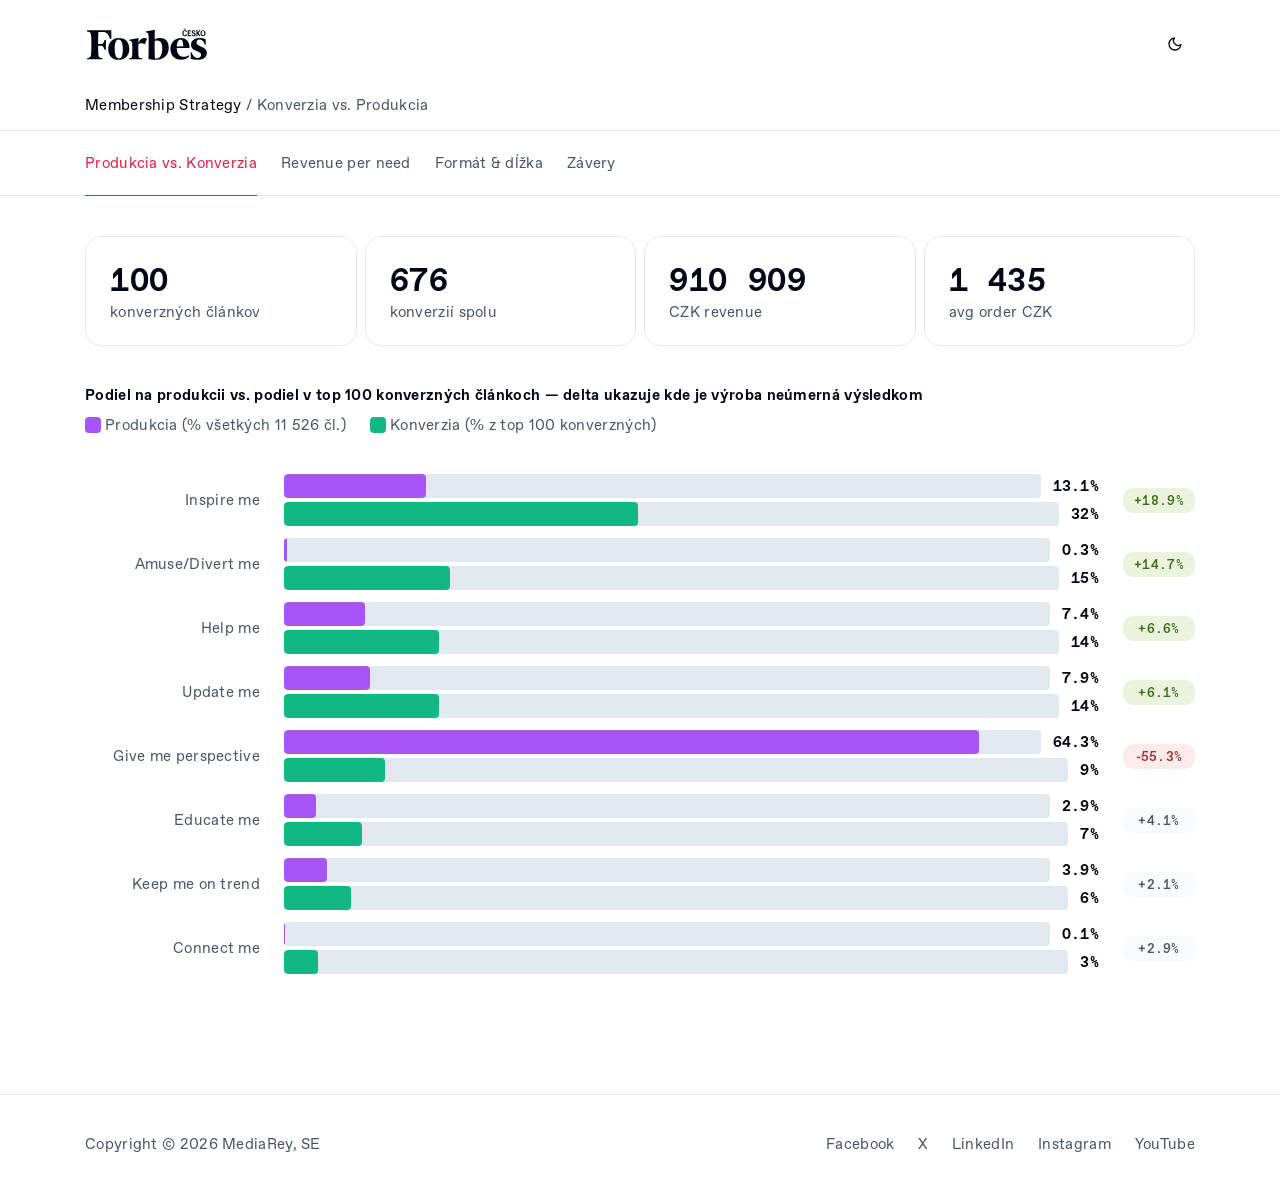
==== commit 4cbc8b69: "Merge remote-tracking branch 'origin/claude/awesome-booth-027d75'" ====
--- a/forbes_cz_conversion_vs_production.html
+++ b/forbes_cz_conversion_vs_production.html
@@ -9,7 +9,7 @@
 <link rel="preload" as="font" type="font/woff2" href="fonts/FavoritPro-Bold.woff2" crossorigin>
 <link rel="stylesheet" href="fonts/favorit.css">
 <title>Forbes.cz – Konverzia vs. Produkcia</title>
-<script>(function(){var saved=localStorage.getItem('theme');document.documentElement.dataset.theme=saved||document.documentElement.dataset.theme||'dark';})();</script>
+<script>(function(){var saved=localStorage.getItem('theme');document.documentElement.dataset.theme=saved||(window.matchMedia('(prefers-color-scheme:dark)').matches?'dark':'light');})();</script>
 <style>
 @font-face{font-family:'ForbesHighlander';src:url('fonts/ForbesHighlander-Bold-Web.woff2') format('woff2'),url('fonts/ForbesHighlander-Bold-Web.woff') format('woff');font-weight:700;font-style:normal;font-display:swap}
 @font-face{font-family:'ForbesHighlander';src:url('fonts/ForbesHighlander-Regular-Web.woff2') format('woff2'),url('fonts/ForbesHighlander-Regular-Web.woff') format('woff');font-weight:400;font-style:normal;font-display:swap}
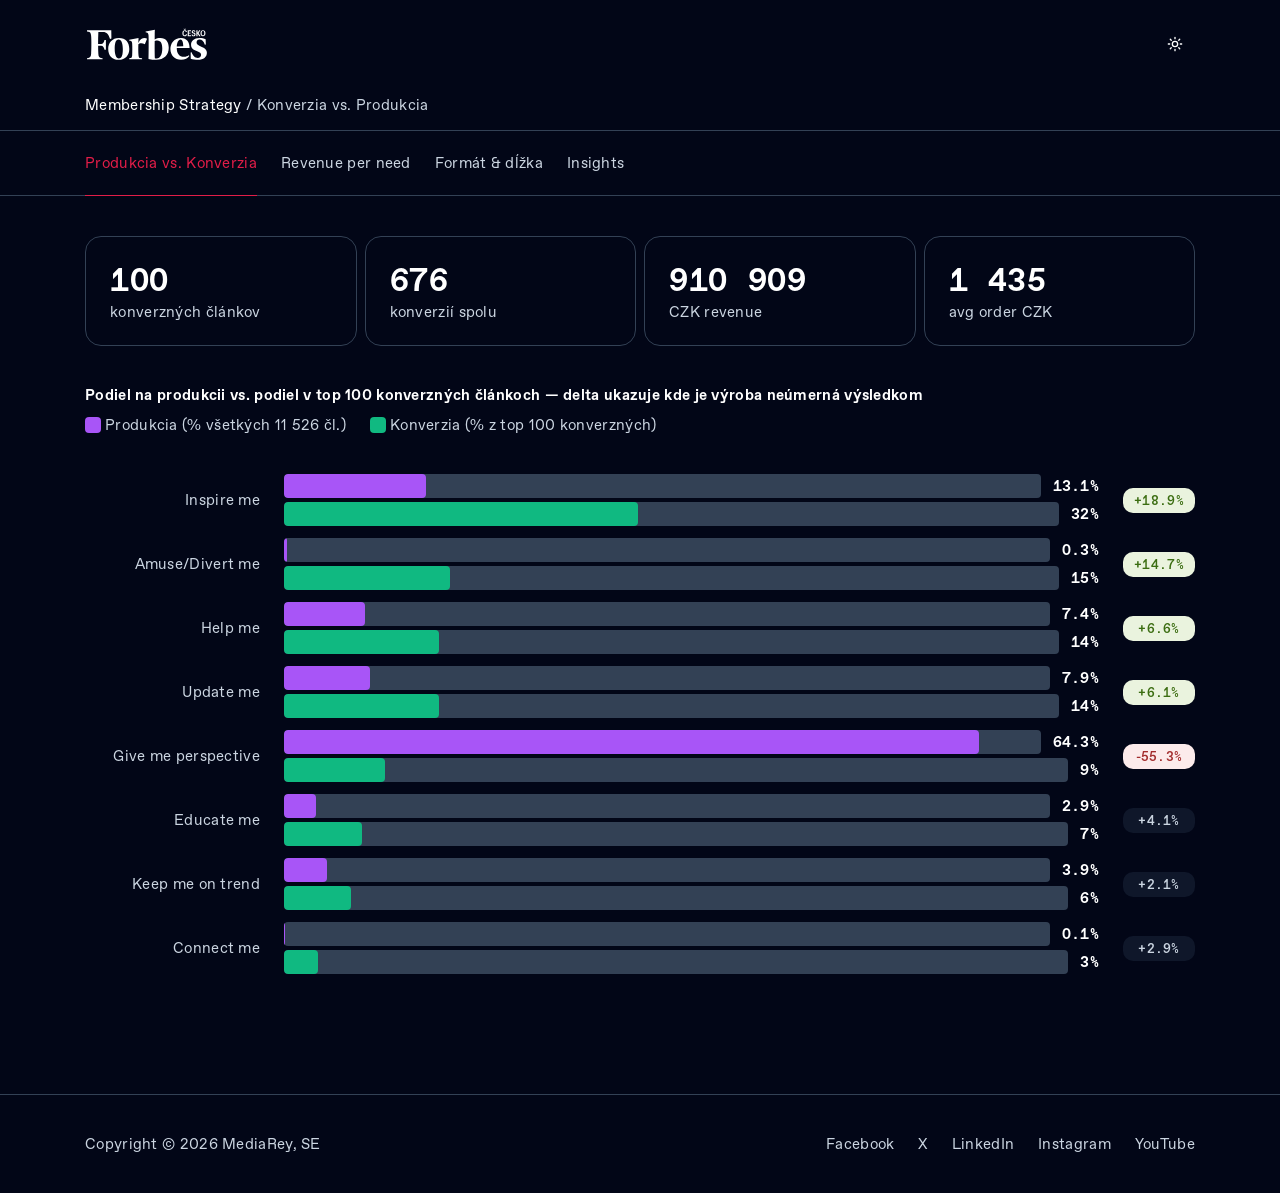
==== commit 2ca5f7c8: "Rename Závery tab to Insights on both pages" ====
--- a/forbes_cz_conversion_vs_production.html
+++ b/forbes_cz_conversion_vs_production.html
@@ -9,7 +9,7 @@
 <link rel="preload" as="font" type="font/woff2" href="fonts/FavoritPro-Bold.woff2" crossorigin>
 <link rel="stylesheet" href="fonts/favorit.css">
 <title>Forbes.cz – Konverzia vs. Produkcia</title>
-<script>(function(){var saved=localStorage.getItem('theme');document.documentElement.dataset.theme=saved||(window.matchMedia('(prefers-color-scheme:dark)').matches?'dark':'light');})();</script>
+<script>(function(){var saved=localStorage.getItem('theme');document.documentElement.dataset.theme=saved||document.documentElement.dataset.theme||'dark';})();</script>
 <style>
 @font-face{font-family:'ForbesHighlander';src:url('fonts/ForbesHighlander-Bold-Web.woff2') format('woff2'),url('fonts/ForbesHighlander-Bold-Web.woff') format('woff');font-weight:700;font-style:normal;font-display:swap}
 @font-face{font-family:'ForbesHighlander';src:url('fonts/ForbesHighlander-Regular-Web.woff2') format('woff2'),url('fonts/ForbesHighlander-Regular-Web.woff') format('woff');font-weight:400;font-style:normal;font-display:swap}
@@ -129,7 +129,7 @@
   <button class="tab-btn active" onclick="showTab('gap')">Produkcia vs. Konverzia</button>
   <button class="tab-btn" onclick="showTab('revenue')">Revenue per need</button>
   <button class="tab-btn" onclick="showTab('format')">Formát & dĺžka</button>
-  <button class="tab-btn" onclick="showTab('insights')">Závery</button>
+  <button class="tab-btn" onclick="showTab('insights')">Insights</button>
 </div>
 
 <!-- TAB: GAP -->
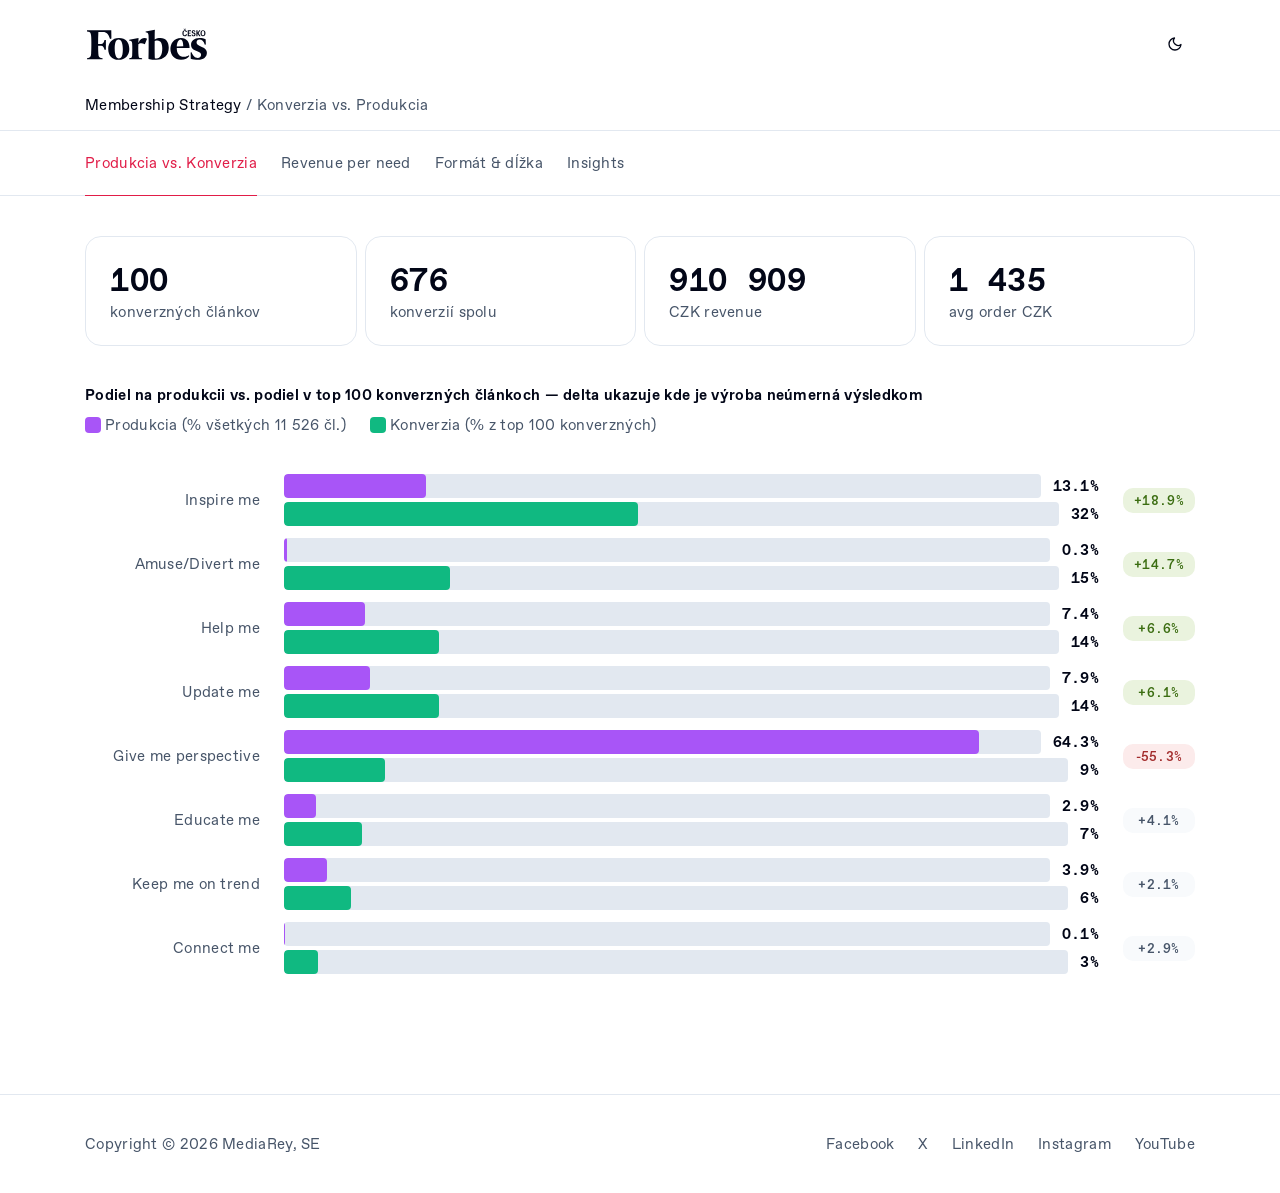
==== commit 021c8378: "Merge remote-tracking branch 'origin/claude/awesome-booth-027d75'" ====
--- a/forbes_cz_conversion_vs_production.html
+++ b/forbes_cz_conversion_vs_production.html
@@ -9,7 +9,7 @@
 <link rel="preload" as="font" type="font/woff2" href="fonts/FavoritPro-Bold.woff2" crossorigin>
 <link rel="stylesheet" href="fonts/favorit.css">
 <title>Forbes.cz – Konverzia vs. Produkcia</title>
-<script>(function(){var saved=localStorage.getItem('theme');document.documentElement.dataset.theme=saved||document.documentElement.dataset.theme||'dark';})();</script>
+<script>(function(){var saved=localStorage.getItem('theme');document.documentElement.dataset.theme=saved||(window.matchMedia('(prefers-color-scheme:dark)').matches?'dark':'light');})();</script>
 <style>
 @font-face{font-family:'ForbesHighlander';src:url('fonts/ForbesHighlander-Bold-Web.woff2') format('woff2'),url('fonts/ForbesHighlander-Bold-Web.woff') format('woff');font-weight:700;font-style:normal;font-display:swap}
 @font-face{font-family:'ForbesHighlander';src:url('fonts/ForbesHighlander-Regular-Web.woff2') format('woff2'),url('fonts/ForbesHighlander-Regular-Web.woff') format('woff');font-weight:400;font-style:normal;font-display:swap}
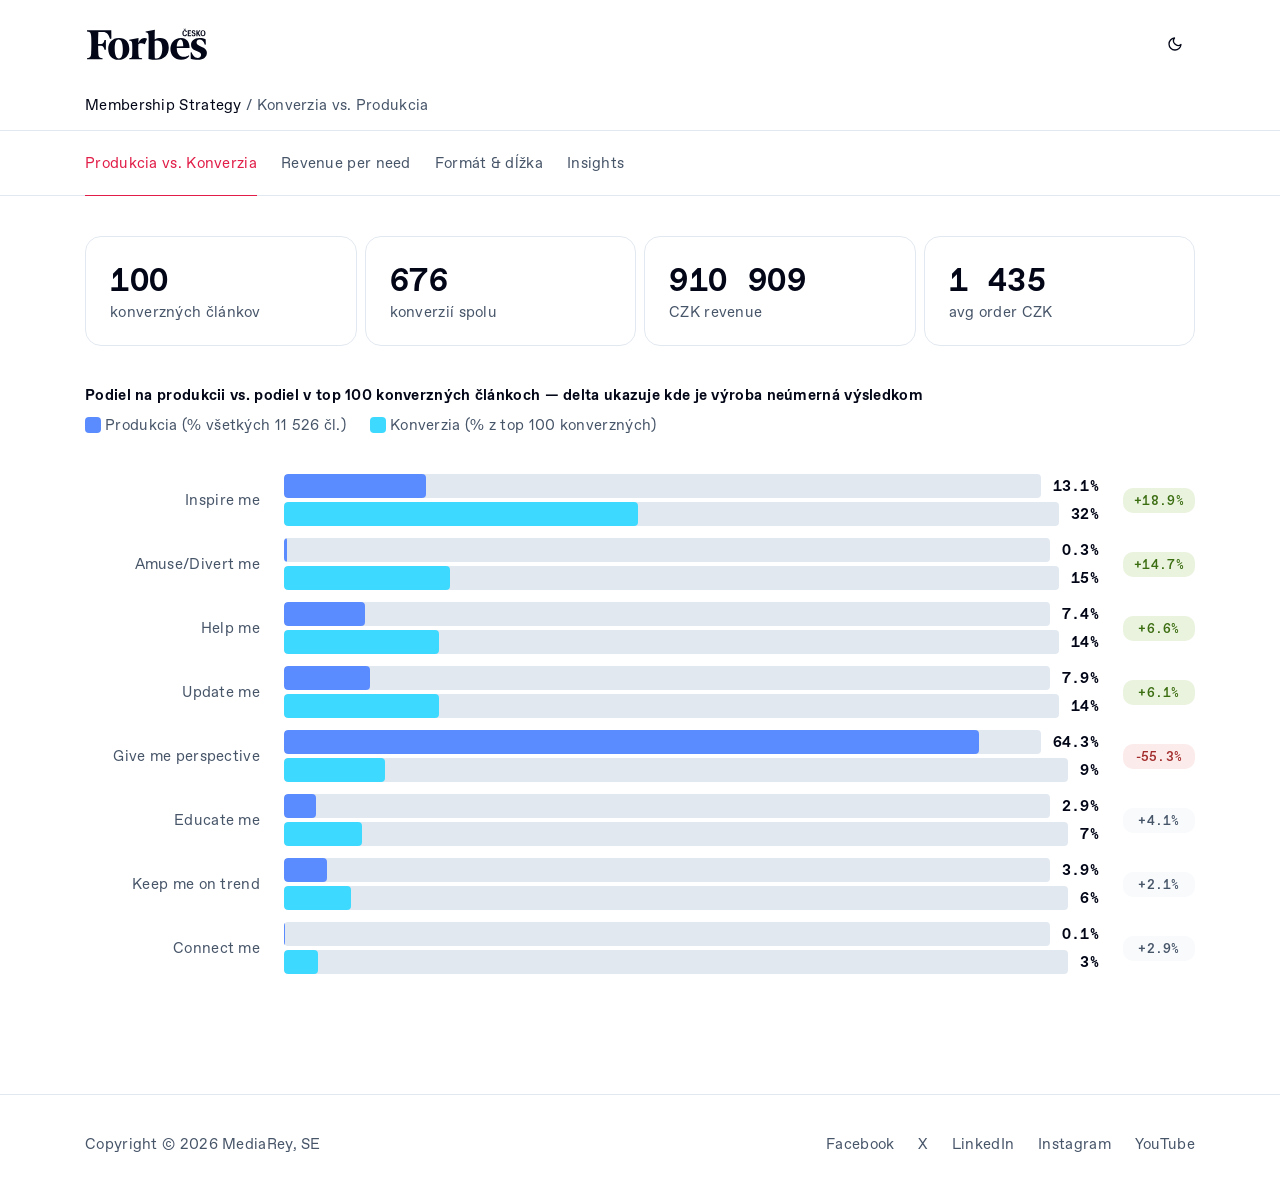
==== commit 70c6433f: "bug fixes" ====
--- a/forbes_cz_conversion_vs_production.html
+++ b/forbes_cz_conversion_vs_production.html
@@ -143,8 +143,8 @@
 <div class="section">
   <div class="section-label">Podiel na produkcii vs. podiel v top 100 konverzných článkoch — delta ukazuje kde je výroba neúmerná výsledkom</div>
   <div class="legend-row">
-    <div class="legend-item"><div class="leg-rect" style="background:#a855f7"></div>Produkcia (% všetkých 11 526 čl.)</div>
-    <div class="legend-item"><div class="leg-rect" style="background:#10b981"></div>Konverzia (% z top 100 konverzných)</div>
+    <div class="legend-item"><div class="leg-rect" style="background:#5b8cff"></div>Produkcia (% všetkých 11 526 čl.)</div>
+    <div class="legend-item"><div class="leg-rect" style="background:#3dd9ff"></div>Konverzia (% z top 100 konverzných)</div>
   </div>
   <div id="compare-bars"></div>
 </div>
@@ -218,44 +218,44 @@
 
 <script>
 const needs=[
-  {label:'Inspire me',         prod:13.1,conv:32.0,color:'#10b981'},
-  {label:'Amuse/Divert me',    prod:0.3, conv:15.0,color:'#f59e0b'},
-  {label:'Help me',            prod:7.4, conv:14.0,color:'#f43f5e'},
-  {label:'Update me',          prod:7.9, conv:14.0,color:'#3b82f6'},
-  {label:'Give me perspective',prod:64.3,conv:9.0, color:'#a855f7'},
-  {label:'Educate me',         prod:2.9, conv:7.0, color:'#ec4899'},
-  {label:'Keep me on trend',   prod:3.9, conv:6.0, color:'#64748b'},
-  {label:'Connect me',         prod:0.1, conv:3.0, color:'#14b8a6'},
+  {label:'Inspire me',         prod:13.1,conv:32.0,color:'#3dd9ff'},
+  {label:'Amuse/Divert me',    prod:0.3, conv:15.0,color:'#ff4fd8'},
+  {label:'Help me',            prod:7.4, conv:14.0,color:'#34d399'},
+  {label:'Update me',          prod:7.9, conv:14.0,color:'#a3e635'},
+  {label:'Give me perspective',prod:64.3,conv:9.0, color:'#5b8cff'},
+  {label:'Educate me',         prod:2.9, conv:7.0, color:'#ff8a7a'},
+  {label:'Keep me on trend',   prod:3.9, conv:6.0, color:'#fbbf24'},
+  {label:'Connect me',         prod:0.1, conv:3.0, color:'#a78bfa'},
 ];
 const revData=[
-  {label:'Inspire me',         total:326260,per:10195,conv:8.0, color:'#10b981'},
-  {label:'Help me',            total:131041,per:9360, conv:8.0, color:'#f43f5e'},
-  {label:'Amuse/Divert me',    total:125011,per:8334, conv:6.0, color:'#f59e0b'},
-  {label:'Update me',          total:94922, per:6780, conv:5.0, color:'#3b82f6'},
-  {label:'Connect me',         total:73265, per:24421,conv:13.0,color:'#14b8a6'},
-  {label:'Educate me',         total:64006, per:9143, conv:7.0, color:'#ec4899'},
-  {label:'Give me perspective',total:55148, per:6127, conv:5.0, color:'#a855f7'},
-  {label:'Keep me on trend',   total:41254, per:6875, conv:4.0, color:'#64748b'},
+  {label:'Inspire me',         total:326260,per:10195,conv:8.0, color:'#3dd9ff'},
+  {label:'Help me',            total:131041,per:9360, conv:8.0, color:'#34d399'},
+  {label:'Amuse/Divert me',    total:125011,per:8334, conv:6.0, color:'#ff4fd8'},
+  {label:'Update me',          total:94922, per:6780, conv:5.0, color:'#a3e635'},
+  {label:'Connect me',         total:73265, per:24421,conv:13.0,color:'#a78bfa'},
+  {label:'Educate me',         total:64006, per:9143, conv:7.0, color:'#ff8a7a'},
+  {label:'Give me perspective',total:55148, per:6127, conv:5.0, color:'#5b8cff'},
+  {label:'Keep me on trend',   total:41254, per:6875, conv:4.0, color:'#fbbf24'},
 ];
 const fmtData=[
-  {name:'Feature/Reportáž',n:30,needs:'Inspire me, Help me, Amuse',color:'#10b981'},
-  {name:'Rozhovor',         n:19,needs:'Inspire me, Give me perspective',color:'#a855f7'},
-  {name:'Profil',           n:16,needs:'Inspire me (100%)',color:'#10b981'},
-  {name:'How-to/Návod',     n:12,needs:'Help me, Educate me, Amuse',color:'#f43f5e'},
-  {name:'Správa/Novinka',   n:9, needs:'Update me (100%)',color:'#3b82f6'},
-  {name:'Zoznam/List',      n:6, needs:'Rôzne',color:'#64748b'},
-  {name:'Investigácia',     n:4, needs:'Give me perspective',color:'#a855f7'},
-  {name:'Event/Výber',      n:4, needs:'Connect me, Amuse',color:'#14b8a6'},
+  {name:'Feature/Reportáž',n:30,needs:'Inspire me, Help me, Amuse',color:'#3dd9ff'},
+  {name:'Rozhovor',         n:19,needs:'Inspire me, Give me perspective',color:'#5b8cff'},
+  {name:'Profil',           n:16,needs:'Inspire me (100%)',color:'#3dd9ff'},
+  {name:'How-to/Návod',     n:12,needs:'Help me, Educate me, Amuse',color:'#34d399'},
+  {name:'Správa/Novinka',   n:9, needs:'Update me (100%)',color:'#a3e635'},
+  {name:'Zoznam/List',      n:6, needs:'Rôzne',color:'#a78bfa'},
+  {name:'Investigácia',     n:4, needs:'Give me perspective',color:'#5b8cff'},
+  {name:'Event/Výber',      n:4, needs:'Connect me, Amuse',color:'#a78bfa'},
 ];
 const wcData=[
-  {label:'Connect me',         words:2598,color:'#14b8a6'},
-  {label:'Give me perspective',words:1127,color:'#a855f7'},
-  {label:'Educate me',         words:1055,color:'#ec4899'},
-  {label:'Amuse/Divert me',    words:994, color:'#f59e0b'},
-  {label:'Inspire me',         words:950, color:'#10b981'},
-  {label:'Keep me on trend',   words:881, color:'#64748b'},
-  {label:'Help me',            words:688, color:'#f43f5e'},
-  {label:'Update me',          words:674, color:'#3b82f6'},
+  {label:'Connect me',         words:2598,color:'#a78bfa'},
+  {label:'Give me perspective',words:1127,color:'#5b8cff'},
+  {label:'Educate me',         words:1055,color:'#ff8a7a'},
+  {label:'Amuse/Divert me',    words:994, color:'#ff4fd8'},
+  {label:'Inspire me',         words:950, color:'#3dd9ff'},
+  {label:'Keep me on trend',   words:881, color:'#fbbf24'},
+  {label:'Help me',            words:688, color:'#34d399'},
+  {label:'Update me',          words:674, color:'#a3e635'},
 ];
 
 // Compare bars
@@ -269,12 +269,12 @@
     <div class="need-label">${n.label}</div>
     <div class="bars-pair">
       <div class="bar-pair-row">
-        <div class="bar-track"><div class="bar-fill" style="width:${Math.min(n.prod,maxScale)/maxScale*100}%;background:#a855f7"></div></div>
-        <span class="bar-val" style="color:#a855f7">${n.prod}%</span>
+        <div class="bar-track"><div class="bar-fill" style="width:${Math.min(n.prod,maxScale)/maxScale*100}%;background:#5b8cff"></div></div>
+        <span class="bar-val" style="color:#5b8cff">${n.prod}%</span>
       </div>
       <div class="bar-pair-row">
-        <div class="bar-track"><div class="bar-fill" style="width:${Math.min(n.conv,maxScale)/maxScale*100}%;background:#10b981"></div></div>
-        <span class="bar-val" style="color:#10b981">${n.conv}%</span>
+        <div class="bar-track"><div class="bar-fill" style="width:${Math.min(n.conv,maxScale)/maxScale*100}%;background:#3dd9ff"></div></div>
+        <span class="bar-val" style="color:#3dd9ff">${n.conv}%</span>
       </div>
     </div>
     <div class="delta-badge ${dCls}">${dSign}${delta.toFixed(1)}%</div>
@@ -338,7 +338,7 @@
     _curTab=window.switchDashboardTab({current:_curTab,next:t,ids:ids});
     return;
   }
-  var noAnim=window.matchMedia('(prefers-reduced-motion:reduce)').matches;
+  var noAnim=_curTab===null||window.matchMedia('(prefers-reduced-motion:reduce)').matches;
   if(noAnim){
     ids.forEach(function(id){document.getElementById('tab-'+id).style.display=id===t?'block':'none';});
     _curTab=t;
--- a/figma-design.css
+++ b/figma-design.css
@@ -12,6 +12,14 @@
   --figma-border:#334155;
   --figma-rose:#e11d48;
   --figma-track:#334155;
+  --chart-perspective:#5b8cff;
+  --chart-inspire:#3dd9ff;
+  --chart-help:#34d399;
+  --chart-update:#a3e635;
+  --chart-keep:#fbbf24;
+  --chart-educate:#ff8a7a;
+  --chart-divert:#ff4fd8;
+  --chart-connect:#a78bfa;
   --figma-sans:'Favorit Pro',-apple-system,BlinkMacSystemFont,'Segoe UI',Helvetica,Arial,sans-serif;
   --figma-serif:'ForbesHighlander','Forbes Highlander Web',Georgia,serif;
 }
@@ -452,9 +460,10 @@
 }
 .top100-page .need-tier,
 .top100-page .funnel-tier{
-  border:1px solid rgba(2,6,23,.08);
+  background:transparent!important;
+  border:0!important;
   border-radius:999px!important;
-  padding:3px 8px!important;
+  padding:0!important;
   font-size:10px!important;
   line-height:1.1;
   white-space:nowrap;
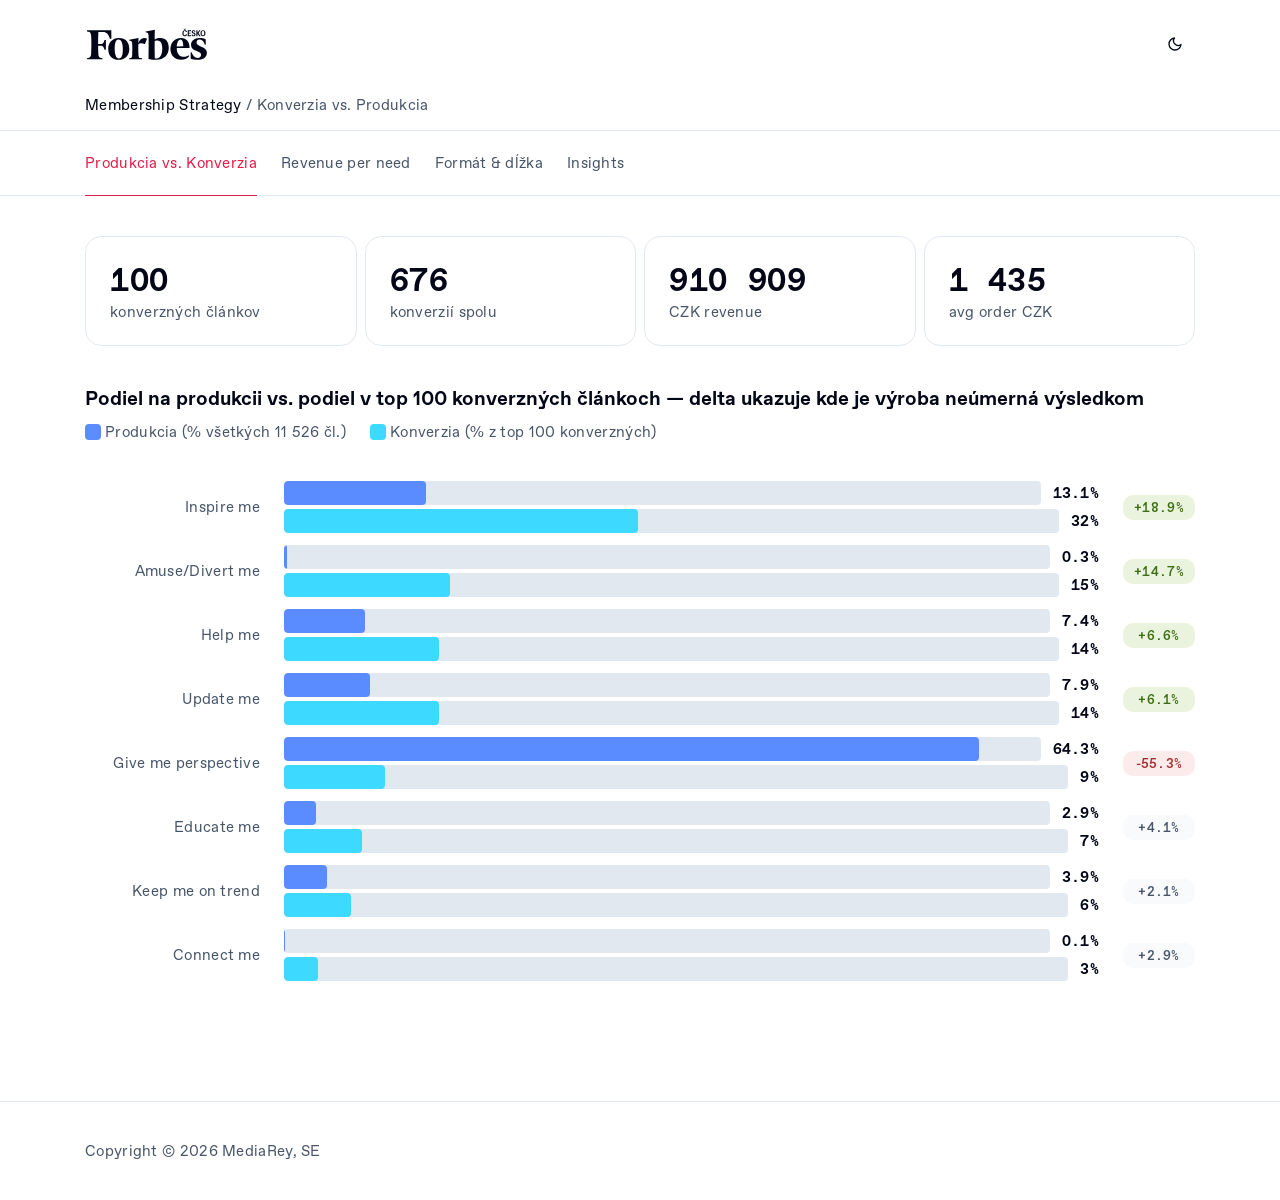
==== commit 64bd14af: "added headings" ====
--- a/forbes_cz_conversion_vs_production.html
+++ b/forbes_cz_conversion_vs_production.html
@@ -58,7 +58,7 @@
 .tab-btn:focus-visible{outline:2px solid #BE123C;outline-offset:2px}
 .section{margin-bottom:2rem}
 .section--major{margin-bottom:3rem}
-.section-label{font-size:11px;font-weight:500;text-transform:uppercase;letter-spacing:.06em;color:var(--color-text-tertiary);margin-bottom:.75rem}
+.section-label{font-family:inherit;font-size:20px;font-weight:700;line-height:1.25;letter-spacing:0;text-transform:none;color:var(--color-text-primary);margin-bottom:.75rem}
 .stats-row{display:flex;gap:8px;margin-bottom:1.5rem;flex-wrap:wrap}
 .stat-card{flex:1;min-width:90px;max-width:160px;background:var(--color-background-primary);border:0.5px solid var(--color-border-tertiary);border-radius:var(--border-radius-md);padding:8px 12px}
 .stat-num{font-size:20px;font-weight:500;color:var(--color-text-primary);font-variant-numeric:tabular-nums}
@@ -141,7 +141,7 @@
   <div class="stat-card"><div class="stat-num">1 435</div><div class="stat-lbl">avg order CZK</div></div>
 </div>
 <div class="section">
-  <div class="section-label">Podiel na produkcii vs. podiel v top 100 konverzných článkoch — delta ukazuje kde je výroba neúmerná výsledkom</div>
+  <h2 class="section-label">Podiel na produkcii vs. podiel v top 100 konverzných článkoch — delta ukazuje kde je výroba neúmerná výsledkom</h2>
   <div class="legend-row">
     <div class="legend-item"><div class="leg-rect" style="background:#5b8cff"></div>Produkcia (% všetkých 11 526 čl.)</div>
     <div class="legend-item"><div class="leg-rect" style="background:#3dd9ff"></div>Konverzia (% z top 100 konverzných)</div>
@@ -153,11 +153,11 @@
 <!-- TAB: REVENUE -->
 <div id="tab-revenue" style="display:none">
 <div class="section">
-  <div class="section-label">Celkový revenue per user need (top 100 konverzných článkov)</div>
+  <h2 class="section-label">Celkový revenue per user need (top 100 konverzných článkov)</h2>
   <div id="rev-bars"></div>
 </div>
 <div class="section">
-  <div class="section-label">Revenue na článok — ktorá kategória prináša najviac na jeden článok</div>
+  <h2 class="section-label">Revenue na článok — ktorá kategória prináša najviac na jeden článok</h2>
   <div id="rev-per-article"></div>
 </div>
 </div>
@@ -165,11 +165,11 @@
 <!-- TAB: FORMAT -->
 <div id="tab-format" style="display:none">
 <div class="section">
-  <div class="section-label">Formáty v konverzných článkoch (n=100)</div>
+  <h2 class="section-label">Formáty v konverzných článkoch (n=100)</h2>
   <div class="fmt-grid" id="fmt-cards"></div>
 </div>
 <div class="section" style="margin-top:1.5rem">
-  <div class="section-label">Priemerná dĺžka článku per user need (slová)</div>
+  <h2 class="section-label">Priemerná dĺžka článku per user need (slová)</h2>
   <div id="wordcount-bars"></div>
 </div>
 <div class="note">Priemerný konverzný článok má 876 slov a 5 minút čítania. Teasery (&lt;300 slov) tvoria 40–60% konverzných článkov v každej kategórii — paywall hit pri teaser generuje vyšší záujem prejsť cez bránu.</div>
@@ -178,7 +178,7 @@
 <!-- TAB: INSIGHTS -->
 <div id="tab-insights" style="display:none">
 <div class="section">
-  <div class="section-label">Kľúčové zistenia z porovnania produkcia vs. konverzia</div>
+  <h2 class="section-label">Kľúčové zistenia z porovnania produkcia vs. konverzia</h2>
   <div class="insight critical">
     <strong>Give me perspective: masívna overproduction, minimálna konverzia.</strong> Tvorí 64% celej produkcie ale len 9% konverzných článkov a 6% revenue. Na každý konverzný článok v tejto kategórii pripadá ~7× viac produkcie ako zodpovedá výkonu. Toto je najväčší štrukturálny problém obsahu.
   </div>
@@ -207,13 +207,6 @@
 
 <footer class="dashboard-footer">
   <span>Copyright &copy; 2026 MediaRey, SE</span>
-  <nav aria-label="Social links">
-    <a href="#">Facebook</a>
-    <a href="#">X</a>
-    <a href="#">LinkedIn</a>
-    <a href="#">Instagram</a>
-    <a href="#">YouTube</a>
-  </nav>
 </footer>
 
 <script>
--- a/figma-design.css
+++ b/figma-design.css
@@ -279,10 +279,11 @@
 .section-label,.section-lbl{
   margin-bottom:12px!important;
   color:var(--figma-text)!important;
-  font-size:15px!important;
+  font-family:var(--figma-sans)!important;
+  font-size:20px!important;
   font-weight:700!important;
-  line-height:1.2!important;
-  letter-spacing:.3px!important;
+  line-height:1.25!important;
+  letter-spacing:0!important;
   text-transform:none!important;
 }
 .legend-row{
@@ -646,13 +647,11 @@
   gap:24px;
   flex-wrap:wrap;
 }
-.dashboard-footer,.dashboard-footer a{
+.dashboard-footer{
   color:var(--figma-muted);
   font-size:15px;
   text-decoration:none;
 }
-.dashboard-footer nav{display:flex;gap:24px;flex-wrap:wrap}
-.dashboard-footer a:hover{color:var(--figma-text)}
 
 @media(max-width:800px){
   .page-nav-inner,.header-inner,.wrap,.main{padding-left:20px!important;padding-right:20px!important}
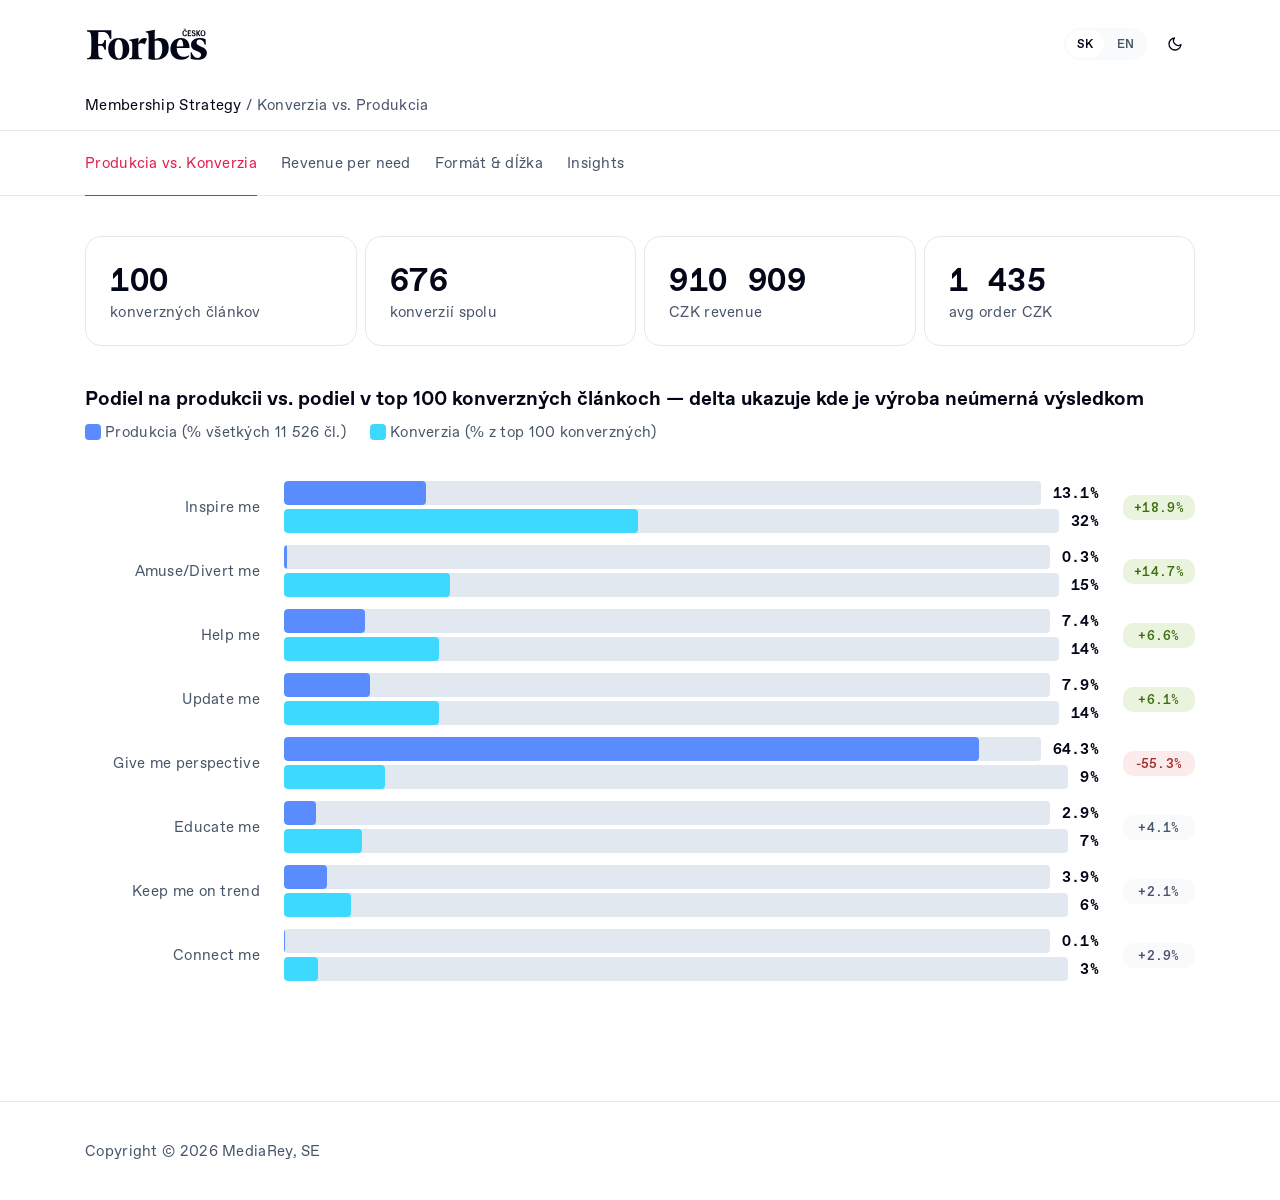
==== commit f4b008d7: "Add SK/EN language switch to conversion vs production page" ====
--- a/forbes_cz_conversion_vs_production.html
+++ b/forbes_cz_conversion_vs_production.html
@@ -56,6 +56,11 @@
 .tab-btn{padding:5px 14px;min-height:36px;border-radius:20px;border:0.5px solid var(--color-border-secondary);background:var(--color-background-secondary);color:var(--color-text-secondary);font-size:12px;cursor:pointer;font-family:inherit;transition:all 150ms cubic-bezier(0.25,1,0.5,1)}
 .tab-btn.active{background:var(--color-background-primary);color:var(--color-text-primary);border-color:#BE123C;font-weight:500}
 .tab-btn:focus-visible{outline:2px solid #BE123C;outline-offset:2px}
+.header-controls{display:flex;align-items:center;gap:8px}
+.lang-switch{display:flex;gap:2px;background:var(--color-background-secondary);border-radius:20px;padding:2px}
+.lang-btn{padding:5px 11px;min-height:28px;border:none;background:none;border-radius:18px;font-size:12px;font-weight:500;color:var(--color-text-secondary);cursor:pointer;font-family:inherit;transition:all 150ms cubic-bezier(0.25,1,0.5,1)}
+.lang-btn.active{background:var(--color-background-primary);color:var(--color-text-primary)}
+.lang-btn:focus-visible{outline:2px solid #BE123C;outline-offset:2px}
 .section{margin-bottom:2rem}
 .section--major{margin-bottom:3rem}
 .section-label{font-family:inherit;font-size:20px;font-weight:700;line-height:1.25;letter-spacing:0;text-transform:none;color:var(--color-text-primary);margin-bottom:.75rem}
@@ -104,6 +109,7 @@
   .tab-btn:focus-visible{outline-color:#FB7185}
   .back-btn:hover{color:#FB7185}
   .back-btn:focus-visible{outline-color:#FB7185}
+  .lang-btn:focus-visible{outline-color:#FB7185}
 }
 </style>
 <link rel="stylesheet" href="figma-design.css">
@@ -114,37 +120,43 @@
   <div class="page-nav-inner">
     <div class="nav-title" aria-label="Forbes.cz">
       <a class="brand-logo" href="index.html" aria-label="Forbes Česko home"><img src="assets/forbes-cesko-logo.svg" alt="Forbes Česko"></a>
-      <button class="theme-btn header-icon" type="button" aria-label="Switch theme">
-        <svg class="icon-sun" width="16" height="16" viewBox="0 0 24 24" fill="none" stroke="currentColor" stroke-width="2" stroke-linecap="round" stroke-linejoin="round" aria-hidden="true"><circle cx="12" cy="12" r="4"/><path d="M12 2v2M12 20v2M4.93 4.93l1.41 1.41M17.66 17.66l1.41 1.41M2 12h2M20 12h2M6.34 17.66l-1.41 1.41M19.07 4.93l-1.41 1.41"/></svg>
-        <svg class="icon-moon" width="16" height="16" viewBox="0 0 24 24" fill="none" stroke="currentColor" stroke-width="2" stroke-linecap="round" stroke-linejoin="round" aria-hidden="true"><path d="M21 12.79A9 9 0 1 1 11.21 3 7 7 0 0 0 21 12.79z"/></svg>
-      </button>
+      <div class="header-controls">
+        <div class="lang-switch" role="group" aria-label="Language">
+          <button class="lang-btn active" data-lang="sk">SK</button>
+          <button class="lang-btn" data-lang="en">EN</button>
+        </div>
+        <button class="theme-btn header-icon" type="button" aria-label="Switch theme">
+          <svg class="icon-sun" width="16" height="16" viewBox="0 0 24 24" fill="none" stroke="currentColor" stroke-width="2" stroke-linecap="round" stroke-linejoin="round" aria-hidden="true"><circle cx="12" cy="12" r="4"/><path d="M12 2v2M12 20v2M4.93 4.93l1.41 1.41M17.66 17.66l1.41 1.41M2 12h2M20 12h2M6.34 17.66l-1.41 1.41M19.07 4.93l-1.41 1.41"/></svg>
+          <svg class="icon-moon" width="16" height="16" viewBox="0 0 24 24" fill="none" stroke="currentColor" stroke-width="2" stroke-linecap="round" stroke-linejoin="round" aria-hidden="true"><path d="M21 12.79A9 9 0 1 1 11.21 3 7 7 0 0 0 21 12.79z"/></svg>
+        </button>
+      </div>
     </div>
-    <p class="breadcrumb"><a href="index.html">Membership Strategy</a> / Konverzia vs. Produkcia</p>
+    <p class="breadcrumb"><a href="index.html">Membership Strategy</a> / <span data-i18n="breadcrumb">Konverzia vs. Produkcia</span></p>
   </div>
 </div>
 <div class="page-nav-spacer"></div>
 <div class="wrap">
 
 <div class="tabs">
-  <button class="tab-btn active" onclick="showTab('gap')">Produkcia vs. Konverzia</button>
+  <button class="tab-btn active" onclick="showTab('gap')" data-i18n="tab-gap">Produkcia vs. Konverzia</button>
   <button class="tab-btn" onclick="showTab('revenue')">Revenue per need</button>
-  <button class="tab-btn" onclick="showTab('format')">Formát & dĺžka</button>
+  <button class="tab-btn" onclick="showTab('format')" data-i18n="tab-format">Formát &amp; dĺžka</button>
   <button class="tab-btn" onclick="showTab('insights')">Insights</button>
 </div>
 
 <!-- TAB: GAP -->
 <div id="tab-gap">
 <div class="stats-row">
-  <div class="stat-card"><div class="stat-num">100</div><div class="stat-lbl">konverzných článkov</div></div>
-  <div class="stat-card"><div class="stat-num">676</div><div class="stat-lbl">konverzií spolu</div></div>
+  <div class="stat-card"><div class="stat-num">100</div><div class="stat-lbl" data-i18n="stat-convart">konverzných článkov</div></div>
+  <div class="stat-card"><div class="stat-num">676</div><div class="stat-lbl" data-i18n="stat-convtotal">konverzií spolu</div></div>
   <div class="stat-card"><div class="stat-num">910 909</div><div class="stat-lbl">CZK revenue</div></div>
   <div class="stat-card"><div class="stat-num">1 435</div><div class="stat-lbl">avg order CZK</div></div>
 </div>
 <div class="section">
-  <h2 class="section-label">Podiel na produkcii vs. podiel v top 100 konverzných článkoch — delta ukazuje kde je výroba neúmerná výsledkom</h2>
+  <h2 class="section-label" data-i18n="sec-gap">Podiel na produkcii vs. podiel v top 100 konverzných článkoch — delta ukazuje kde je výroba neúmerná výsledkom</h2>
   <div class="legend-row">
-    <div class="legend-item"><div class="leg-rect" style="background:#5b8cff"></div>Produkcia (% všetkých 11 526 čl.)</div>
-    <div class="legend-item"><div class="leg-rect" style="background:#3dd9ff"></div>Konverzia (% z top 100 konverzných)</div>
+    <div class="legend-item"><div class="leg-rect" style="background:#5b8cff"></div><span data-i18n="legend-prod">Produkcia (% všetkých 11 526 čl.)</span></div>
+    <div class="legend-item"><div class="leg-rect" style="background:#3dd9ff"></div><span data-i18n="legend-conv">Konverzia (% z top 100 konverzných)</span></div>
   </div>
   <div id="compare-bars"></div>
 </div>
@@ -153,11 +165,11 @@
 <!-- TAB: REVENUE -->
 <div id="tab-revenue" style="display:none">
 <div class="section">
-  <h2 class="section-label">Celkový revenue per user need (top 100 konverzných článkov)</h2>
+  <h2 class="section-label" data-i18n="sec-revtotal">Celkový revenue per user need (top 100 konverzných článkov)</h2>
   <div id="rev-bars"></div>
 </div>
 <div class="section">
-  <h2 class="section-label">Revenue na článok — ktorá kategória prináša najviac na jeden článok</h2>
+  <h2 class="section-label" data-i18n="sec-revperart">Revenue na článok — ktorá kategória prináša najviac na jeden článok</h2>
   <div id="rev-per-article"></div>
 </div>
 </div>
@@ -165,39 +177,39 @@
 <!-- TAB: FORMAT -->
 <div id="tab-format" style="display:none">
 <div class="section">
-  <h2 class="section-label">Formáty v konverzných článkoch (n=100)</h2>
+  <h2 class="section-label" data-i18n="sec-formats">Formáty v konverzných článkoch (n=100)</h2>
   <div class="fmt-grid" id="fmt-cards"></div>
 </div>
 <div class="section" style="margin-top:1.5rem">
-  <h2 class="section-label">Priemerná dĺžka článku per user need (slová)</h2>
+  <h2 class="section-label" data-i18n="sec-wordcount">Priemerná dĺžka článku per user need (slová)</h2>
   <div id="wordcount-bars"></div>
 </div>
-<div class="note">Priemerný konverzný článok má 876 slov a 5 minút čítania. Teasery (&lt;300 slov) tvoria 40–60% konverzných článkov v každej kategórii — paywall hit pri teaser generuje vyšší záujem prejsť cez bránu.</div>
+<div class="note" data-i18n="note-format">Priemerný konverzný článok má 876 slov a 5 minút čítania. Teasery (&lt;300 slov) tvoria 40–60% konverzných článkov v každej kategórii — paywall hit pri teaser generuje vyšší záujem prejsť cez bránu.</div>
 </div>
 
 <!-- TAB: INSIGHTS -->
 <div id="tab-insights" style="display:none">
 <div class="section">
-  <h2 class="section-label">Kľúčové zistenia z porovnania produkcia vs. konverzia</h2>
-  <div class="insight critical">
+  <h2 class="section-label" data-i18n="sec-insights">Kľúčové zistenia z porovnania produkcia vs. konverzia</h2>
+  <div class="insight critical" data-i18n="insight-1" data-i18n-html>
     <strong>Give me perspective: masívna overproduction, minimálna konverzia.</strong> Tvorí 64% celej produkcie ale len 9% konverzných článkov a 6% revenue. Na každý konverzný článok v tejto kategórii pripadá ~7× viac produkcie ako zodpovedá výkonu. Toto je najväčší štrukturálny problém obsahu.
   </div>
-  <div class="insight good">
+  <div class="insight good" data-i18n="insight-2" data-i18n-html>
     <strong>Inspire me je motor konverzií.</strong> 13% produkcie → 32% konverzných článkov → 36% revenue. Revenue per článok: 10 195 CZK — najvyšší zo všetkých kategórií. Profily podnikateľov a príbehy "od nuly" sú jasný subscription driver. Redakcia by mala zvýšiť produkciu aspoň 2×.
   </div>
-  <div class="insight critical">
+  <div class="insight critical" data-i18n="insight-3" data-i18n-html>
     <strong>Help me je systematicky podreprezentovaný pri vysokom konverznom potenciáli.</strong> 7.4% produkcie → 14% konverzných článkov → 14.4% revenue. Konverzný potenciál je takmer 2× vyšší ako produkčný podiel. Revenue per článok (9 360 CZK) porovnateľný s Inspire me. Praktické návody — financie, kariéra, podnikanie — jednoznačne konvertujú.
   </div>
-  <div class="insight warning">
+  <div class="insight warning" data-i18n="insight-4" data-i18n-html>
     <strong>Amuse/Divert me — prekvapivý konvertor.</strong> Len 0.3% produkcie ale 15% konverzných článkov a 13.7% revenue. Najvyšší avg order: 1 659 CZK. Signál že ľahší entertaining obsah s premium gatingom konvertuje inak ako predpokladáme. Treba overiť na väčšej vzorke.
   </div>
-  <div class="insight good">
+  <div class="insight good" data-i18n="insight-5" data-i18n-html>
     <strong>Formát: Feature/Reportáž (30) a Profil (16) dominujú — nie krátke správy.</strong> Teasery (&lt;300 slov) konvertujú prekvapivo dobre — 40–60% konverzných článkov v každej kategórii. Paywall hit pri teaser = vyšší záujem prejsť cez bránu.
   </div>
-  <div class="insight warning">
+  <div class="insight warning" data-i18n="insight-6" data-i18n-html>
     <strong>Connect me: extrémne revenue per článok (24 421 CZK) — ale len 3 články.</strong> Forbes 30 pod 30 a eventy generujú obrovský revenue na článok. Nie sú škálovateľné, ale konverzná hodnota je neporovnateľná. Každý takýto obsah musí byť za paywallom.
   </div>
-  <div class="insight">
+  <div class="insight" data-i18n="insight-7" data-i18n-html>
     <strong>Update me konvertuje lepšie ako čakáme (14% konv. čl., 10.4% revenue).</strong> Breaking news má konverzný potenciál — ale priemerný order je nižší (1 531 CZK) a revenue per článok najnižší (6 780 CZK). Funguje ako vstupný bod, nie retention driver.
   </div>
 </div>
@@ -231,14 +243,14 @@
   {label:'Keep me on trend',   total:41254, per:6875, conv:4.0, color:'#fbbf24'},
 ];
 const fmtData=[
-  {name:'Feature/Reportáž',n:30,needs:'Inspire me, Help me, Amuse',color:'#3dd9ff'},
-  {name:'Rozhovor',         n:19,needs:'Inspire me, Give me perspective',color:'#5b8cff'},
-  {name:'Profil',           n:16,needs:'Inspire me (100%)',color:'#3dd9ff'},
-  {name:'How-to/Návod',     n:12,needs:'Help me, Educate me, Amuse',color:'#34d399'},
-  {name:'Správa/Novinka',   n:9, needs:'Update me (100%)',color:'#a3e635'},
-  {name:'Zoznam/List',      n:6, needs:'Rôzne',color:'#a78bfa'},
-  {name:'Investigácia',     n:4, needs:'Give me perspective',color:'#5b8cff'},
-  {name:'Event/Výber',      n:4, needs:'Connect me, Amuse',color:'#a78bfa'},
+  {name:'Feature/Reportáž',nameEn:'Feature/Report',n:30,needs:'Inspire me, Help me, Amuse',color:'#3dd9ff'},
+  {name:'Rozhovor',         nameEn:'Interview',n:19,needs:'Inspire me, Give me perspective',color:'#5b8cff'},
+  {name:'Profil',           nameEn:'Profile',n:16,needs:'Inspire me (100%)',color:'#3dd9ff'},
+  {name:'How-to/Návod',     nameEn:'How-to/Guide',n:12,needs:'Help me, Educate me, Amuse',color:'#34d399'},
+  {name:'Správa/Novinka',   nameEn:'News/Update',n:9, needs:'Update me (100%)',color:'#a3e635'},
+  {name:'Zoznam/List',      nameEn:'List',n:6, needs:'Rôzne',needsEn:'Various',color:'#a78bfa'},
+  {name:'Investigácia',     nameEn:'Investigation',n:4, needs:'Give me perspective',color:'#5b8cff'},
+  {name:'Event/Výber',      nameEn:'Event/Selection',n:4, needs:'Connect me, Amuse',color:'#a78bfa'},
 ];
 const wcData=[
   {label:'Connect me',         words:2598,color:'#a78bfa'},
@@ -274,51 +286,81 @@
   </div>`;
 });
 
+function isEn(){ return window.getLang && window.getLang()==='en'; }
+
 // Revenue total
 const maxRev=326260;
-const rb=document.getElementById('rev-bars');
-[...revData].sort((a,b)=>b.total-a.total).forEach(n=>{
-  rb.innerHTML+=`<div class="rev-row">
-    <div class="rev-label">${n.label}</div>
-    <div class="rev-track"><div class="rev-fill" style="width:${n.total/maxRev*100}%;background:${n.color}"></div></div>
-    <span class="rev-val" style="color:${n.color}">${(n.total/1000).toFixed(0)}k CZK</span>
-    <div class="rev-extra">${n.per.toLocaleString()} CZK/čl.</div>
-  </div>`;
-});
+function renderRevBars(){
+  const rb=document.getElementById('rev-bars');
+  const perArt=isEn()?'CZK/article':'CZK/čl.';
+  rb.innerHTML='';
+  [...revData].sort((a,b)=>b.total-a.total).forEach(n=>{
+    rb.innerHTML+=`<div class="rev-row">
+      <div class="rev-label">${n.label}</div>
+      <div class="rev-track"><div class="rev-fill" style="width:${n.total/maxRev*100}%;background:${n.color}"></div></div>
+      <span class="rev-val" style="color:${n.color}">${(n.total/1000).toFixed(0)}k CZK</span>
+      <div class="rev-extra">${n.per.toLocaleString()} ${perArt}</div>
+    </div>`;
+  });
+}
+renderRevBars();
 
 // Revenue per article
 const maxPer=24421;
-const rpa=document.getElementById('rev-per-article');
-[...revData].sort((a,b)=>b.per-a.per).forEach(n=>{
-  rpa.innerHTML+=`<div class="rev-row">
-    <div class="rev-label">${n.label}</div>
-    <div class="rev-track"><div class="rev-fill" style="width:${n.per/maxPer*100}%;background:${n.color}"></div></div>
-    <span class="rev-val" style="color:${n.color}">${n.per.toLocaleString()} CZK</span>
-    <div class="rev-extra">${n.conv} konv./čl.</div>
-  </div>`;
-});
+function renderRevPerArticle(){
+  const rpa=document.getElementById('rev-per-article');
+  const convArt=isEn()?'conv./article':'konv./čl.';
+  rpa.innerHTML='';
+  [...revData].sort((a,b)=>b.per-a.per).forEach(n=>{
+    rpa.innerHTML+=`<div class="rev-row">
+      <div class="rev-label">${n.label}</div>
+      <div class="rev-track"><div class="rev-fill" style="width:${n.per/maxPer*100}%;background:${n.color}"></div></div>
+      <span class="rev-val" style="color:${n.color}">${n.per.toLocaleString()} CZK</span>
+      <div class="rev-extra">${n.conv} ${convArt}</div>
+    </div>`;
+  });
+}
+renderRevPerArticle();
 
 // Format cards
-const fc=document.getElementById('fmt-cards');
-fmtData.forEach(f=>{
-  fc.innerHTML+=`<div class="fmt-card">
-    <div class="fmt-name">${f.name}</div>
-    <div class="fmt-n" style="color:${f.color}">${f.n}</div>
-    <div style="font-size:10px;color:var(--color-text-tertiary);margin-top:2px">článkov</div>
-    <div class="fmt-needs">${f.needs}</div>
-  </div>`;
-});
+function renderFmtCards(){
+  const fc=document.getElementById('fmt-cards');
+  const en=isEn();
+  const articlesLbl=en?'articles':'článkov';
+  fc.innerHTML='';
+  fmtData.forEach(f=>{
+    fc.innerHTML+=`<div class="fmt-card">
+      <div class="fmt-name">${en&&f.nameEn?f.nameEn:f.name}</div>
+      <div class="fmt-n" style="color:${f.color}">${f.n}</div>
+      <div style="font-size:10px;color:var(--color-text-tertiary);margin-top:2px">${articlesLbl}</div>
+      <div class="fmt-needs">${en&&f.needsEn?f.needsEn:f.needs}</div>
+    </div>`;
+  });
+}
+renderFmtCards();
 
 // Wordcount
 const maxWc=2598;
-const wcEl=document.getElementById('wordcount-bars');
-wcData.forEach(n=>{
-  wcEl.innerHTML+=`<div class="rev-row">
-    <div class="rev-label">${n.label}</div>
-    <div class="rev-track"><div class="rev-fill" style="width:${n.words/maxWc*100}%;background:${n.color}"></div></div>
-    <span class="rev-val" style="color:${n.color}">${n.words.toLocaleString()} slov</span>
-    <div class="rev-extra"></div>
-  </div>`;
+function renderWordcount(){
+  const wcEl=document.getElementById('wordcount-bars');
+  const wordsLbl=isEn()?'words':'slov';
+  wcEl.innerHTML='';
+  wcData.forEach(n=>{
+    wcEl.innerHTML+=`<div class="rev-row">
+      <div class="rev-label">${n.label}</div>
+      <div class="rev-track"><div class="rev-fill" style="width:${n.words/maxWc*100}%;background:${n.color}"></div></div>
+      <span class="rev-val" style="color:${n.color}">${n.words.toLocaleString()} ${wordsLbl}</span>
+      <div class="rev-extra"></div>
+    </div>`;
+  });
+}
+renderWordcount();
+
+document.addEventListener('langchange',function(){
+  renderRevBars();
+  renderRevPerArticle();
+  renderFmtCards();
+  renderWordcount();
 });
 
 var _curTab=null;
@@ -370,6 +412,31 @@
   document.fonts.ready.then(sync);
 })();
 </script>
+<script>
+window.I18N_EN = {
+  "breadcrumb": "Conversion vs. Production",
+  "tab-gap": "Production vs. Conversion",
+  "tab-format": "Format & length",
+  "stat-convart": "converting articles",
+  "stat-convtotal": "conversions total",
+  "sec-gap": "Share of production vs. share in the top 100 converting articles — delta shows where production is disproportionate to results",
+  "legend-prod": "Production (% of all 11,526 articles)",
+  "legend-conv": "Conversion (% of top 100 converting)",
+  "sec-revtotal": "Total revenue per user need (top 100 converting articles)",
+  "sec-revperart": "Revenue per article — which category brings the most per article",
+  "sec-formats": "Formats in converting articles (n=100)",
+  "sec-wordcount": "Average article length per user need (words)",
+  "note-format": "The average converting article has 876 words and a 5-minute read time. Teasers (<300 words) make up 40–60% of converting articles in every category — hitting the paywall on a teaser drives higher interest in getting past the gate.",
+  "sec-insights": "Key findings from the production vs. conversion comparison",
+  "insight-1": "<strong>Give me perspective: massive overproduction, minimal conversion.</strong> It makes up 64% of all production but only 9% of converting articles and 6% of revenue. For every converting article in this category, there's ~7× more production than its performance warrants. This is the biggest structural problem in the content mix.",
+  "insight-2": "<strong>Inspire me is the conversion engine.</strong> 13% of production → 32% of converting articles → 36% of revenue. Revenue per article: 10,195 CZK — the highest of all categories. Entrepreneur profiles and \"from scratch\" stories are a clear subscription driver. The newsroom should increase production at least 2×.",
+  "insight-3": "<strong>Help me is systematically underrepresented relative to its high conversion potential.</strong> 7.4% of production → 14% of converting articles → 14.4% of revenue. Conversion potential is almost 2× higher than the production share. Revenue per article (9,360 CZK) is comparable to Inspire me. Practical guides — finance, career, business — clearly convert.",
+  "insight-4": "<strong>Amuse/Divert me — a surprising converter.</strong> Only 0.3% of production but 15% of converting articles and 13.7% of revenue. The highest avg order: 1,659 CZK. A signal that lighter entertaining content with premium gating converts differently than we assume. Worth validating on a larger sample.",
+  "insight-5": "<strong>Format: Feature/Report (30) and Profile (16) dominate — not short news.</strong> Teasers (<300 words) convert surprisingly well — 40–60% of converting articles in every category. Hitting the paywall on a teaser = higher interest in getting past the gate.",
+  "insight-6": "<strong>Connect me: extreme revenue per article (24,421 CZK) — but only 3 articles.</strong> Forbes 30 under 30 and events generate enormous revenue per article. They aren't scalable, but the conversion value is incomparable. All content like this needs to be behind the paywall.",
+  "insight-7": "<strong>Update me converts better than expected (14% of converting articles, 10.4% of revenue).</strong> Breaking news has conversion potential — but the average order is lower (1,531 CZK) and revenue per article is the lowest (6,780 CZK). It works as an entry point, not a retention driver."
+};
+</script>
 <script src="theme.js"></script>
 </body>
 </html>
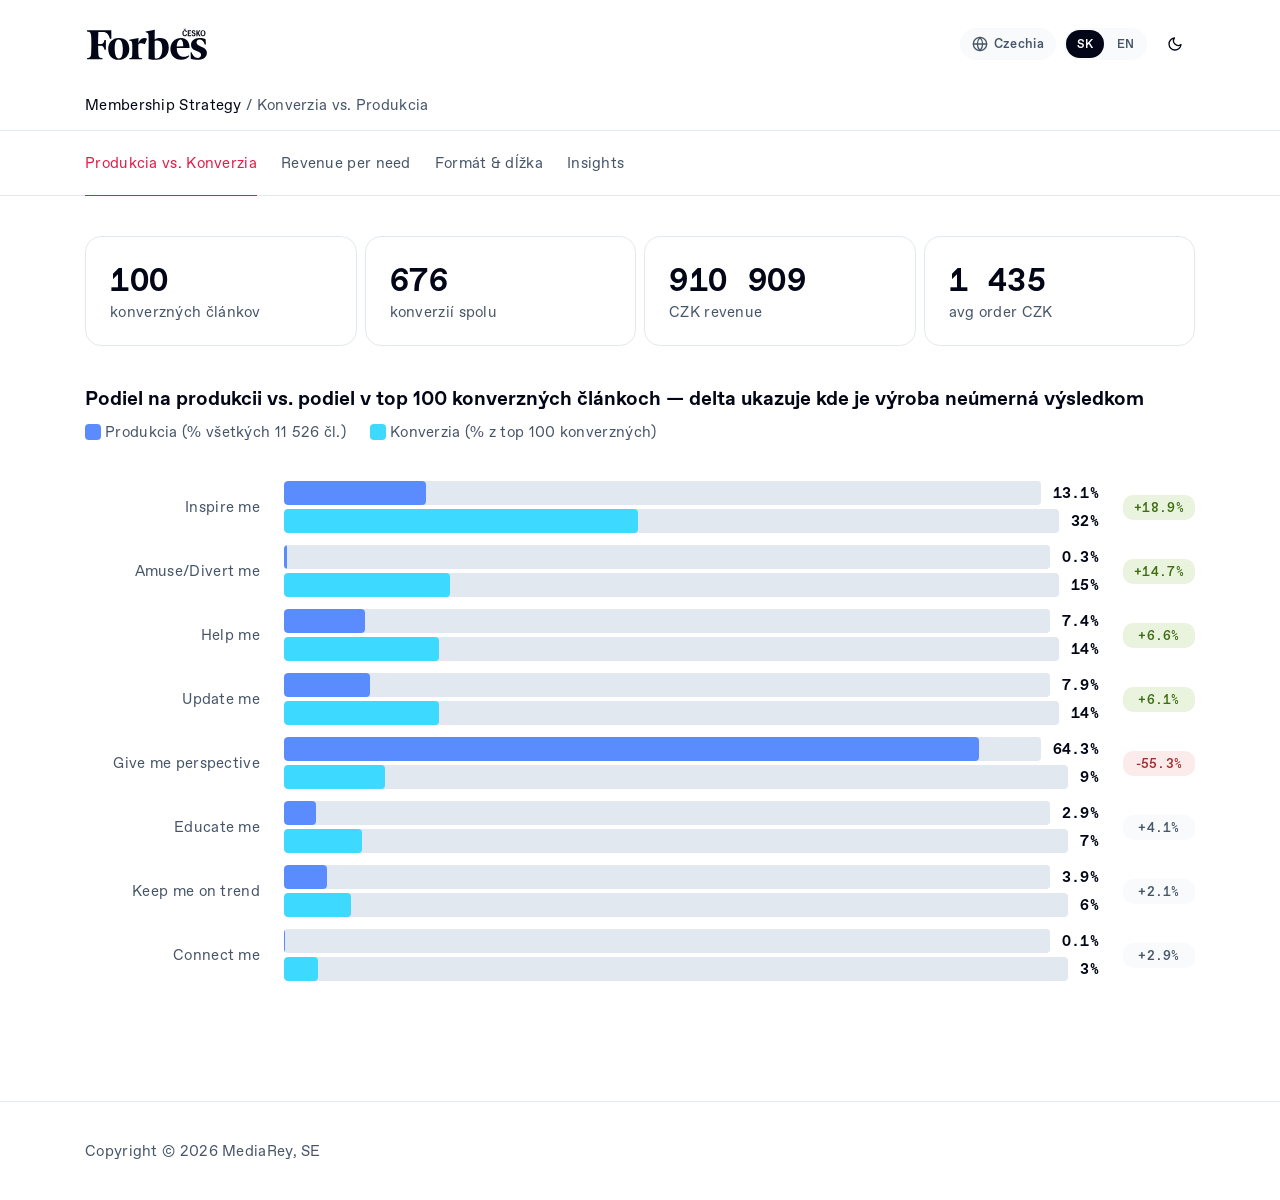
==== commit 864e92d9: "Added HU data" ====
--- a/forbes_cz_conversion_vs_production.html
+++ b/forbes_cz_conversion_vs_production.html
@@ -57,9 +57,13 @@
 .tab-btn.active{background:var(--color-background-primary);color:var(--color-text-primary);border-color:#BE123C;font-weight:500}
 .tab-btn:focus-visible{outline:2px solid #BE123C;outline-offset:2px}
 .header-controls{display:flex;align-items:center;gap:8px}
+.country-link{display:inline-flex;align-items:center;gap:6px;min-height:32px;padding:0 12px;font-size:13px;font-weight:500;color:var(--color-text-secondary);background:var(--color-background-secondary);border-radius:20px;text-decoration:none;flex-shrink:0;transition:color 150ms cubic-bezier(0.25,1,0.5,1),background 150ms cubic-bezier(0.25,1,0.5,1)}
+.country-link:hover{color:var(--color-text-primary)}
+.country-link:focus-visible{outline:2px solid #BE123C;outline-offset:2px}
+.country-link svg{flex-shrink:0}
 .lang-switch{display:flex;gap:2px;background:var(--color-background-secondary);border-radius:20px;padding:2px}
 .lang-btn{padding:5px 11px;min-height:28px;border:none;background:none;border-radius:18px;font-size:12px;font-weight:500;color:var(--color-text-secondary);cursor:pointer;font-family:inherit;transition:all 150ms cubic-bezier(0.25,1,0.5,1)}
-.lang-btn.active{background:var(--color-background-primary);color:var(--color-text-primary)}
+.lang-btn.active{background:var(--color-text-primary);color:var(--color-background-primary)}
 .lang-btn:focus-visible{outline:2px solid #BE123C;outline-offset:2px}
 .section{margin-bottom:2rem}
 .section--major{margin-bottom:3rem}
@@ -119,8 +123,12 @@
 <div class="page-nav">
   <div class="page-nav-inner">
     <div class="nav-title" aria-label="Forbes.cz">
-      <a class="brand-logo" href="index.html" aria-label="Forbes Česko home"><img src="assets/forbes-cesko-logo.svg" alt="Forbes Česko"></a>
+      <a class="brand-logo" href="forbes_cz_index.html" aria-label="Forbes Česko home"><img src="assets/forbes-cesko-logo.svg" alt="Forbes Česko"></a>
       <div class="header-controls">
+        <a class="country-link" href="index.html" aria-label="Change country">
+          <svg width="16" height="16" viewBox="0 0 24 24" fill="none" stroke="currentColor" stroke-width="2" stroke-linecap="round" stroke-linejoin="round" aria-hidden="true"><circle cx="12" cy="12" r="10"/><path d="M2 12h20"/><path d="M12 2a15.3 15.3 0 0 1 4 10 15.3 15.3 0 0 1-4 10 15.3 15.3 0 0 1-4-10 15.3 15.3 0 0 1 4-10z"/></svg>
+          <span>Czechia</span>
+        </a>
         <div class="lang-switch" role="group" aria-label="Language">
           <button class="lang-btn active" data-lang="sk">SK</button>
           <button class="lang-btn" data-lang="en">EN</button>
@@ -131,7 +139,7 @@
         </button>
       </div>
     </div>
-    <p class="breadcrumb"><a href="index.html">Membership Strategy</a> / <span data-i18n="breadcrumb">Konverzia vs. Produkcia</span></p>
+    <p class="breadcrumb"><a href="forbes_cz_index.html">Membership Strategy</a> / <span data-i18n="breadcrumb">Konverzia vs. Produkcia</span></p>
   </div>
 </div>
 <div class="page-nav-spacer"></div>
